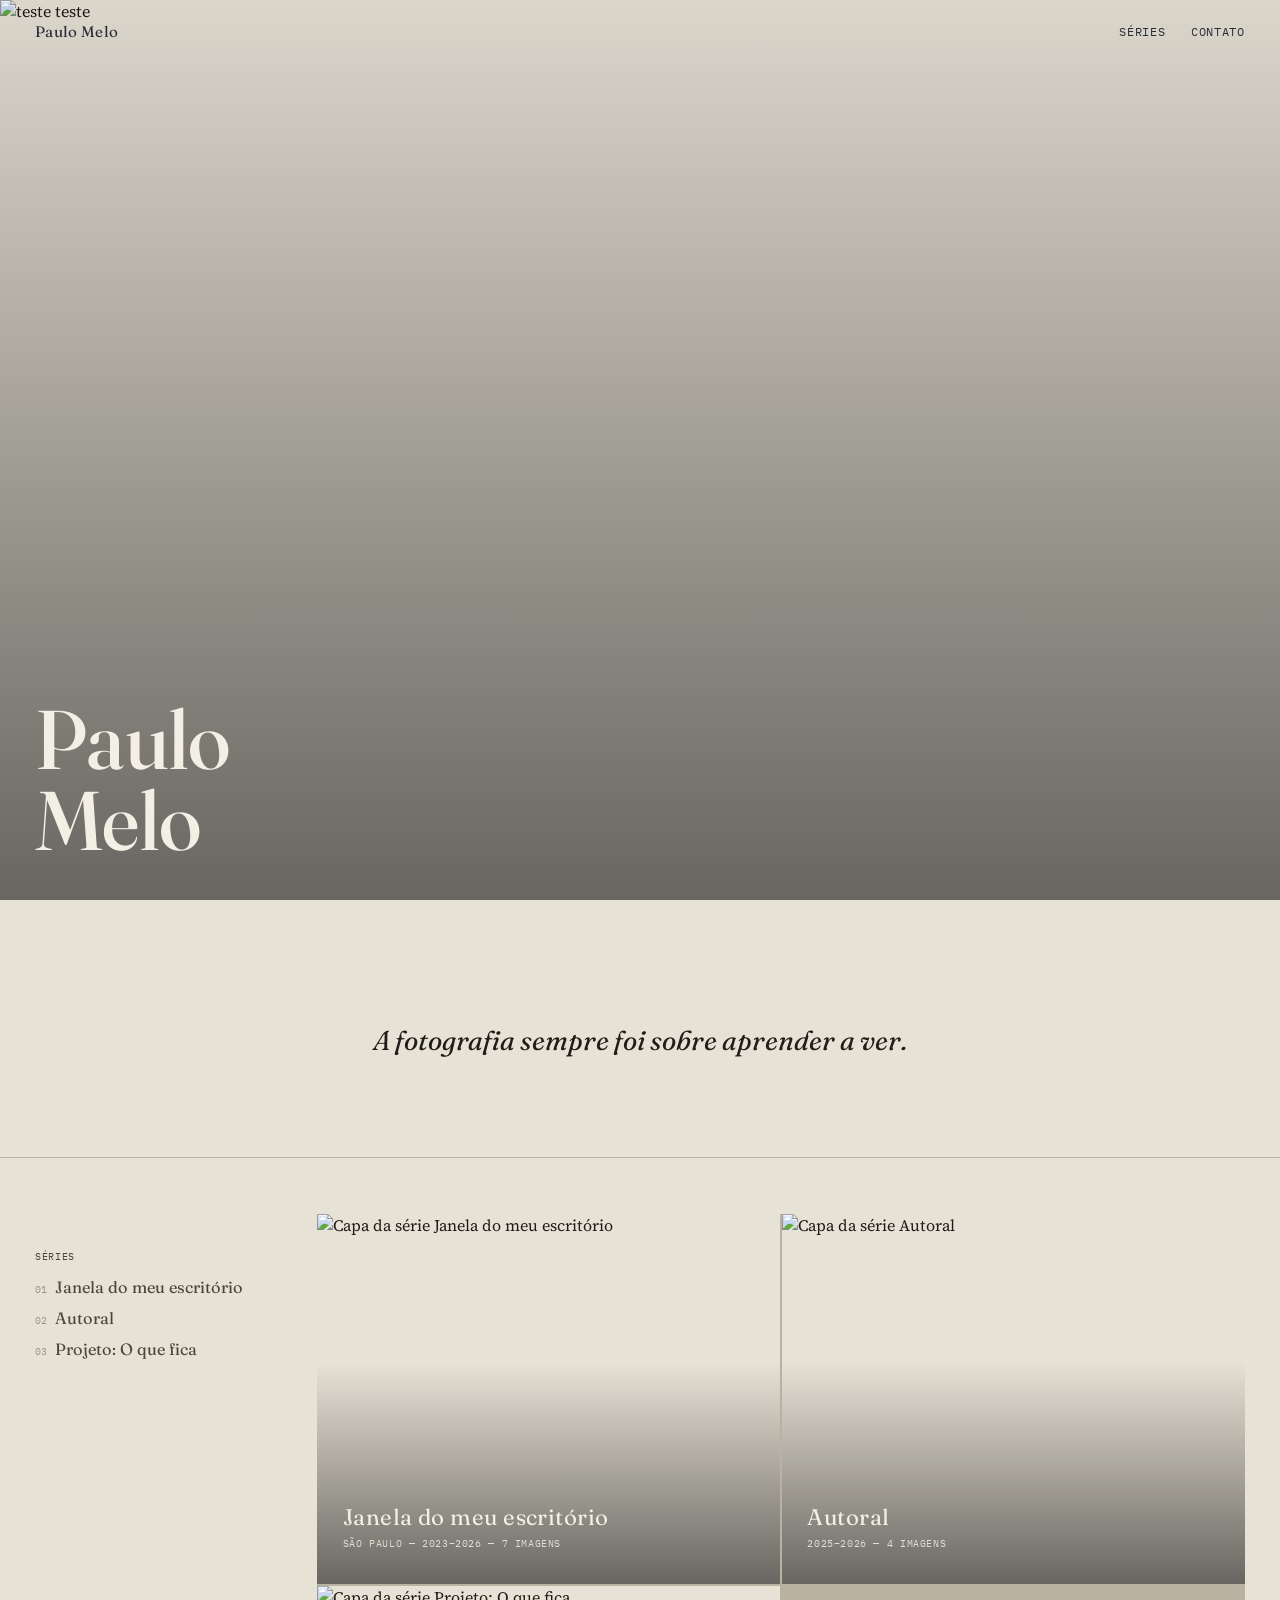
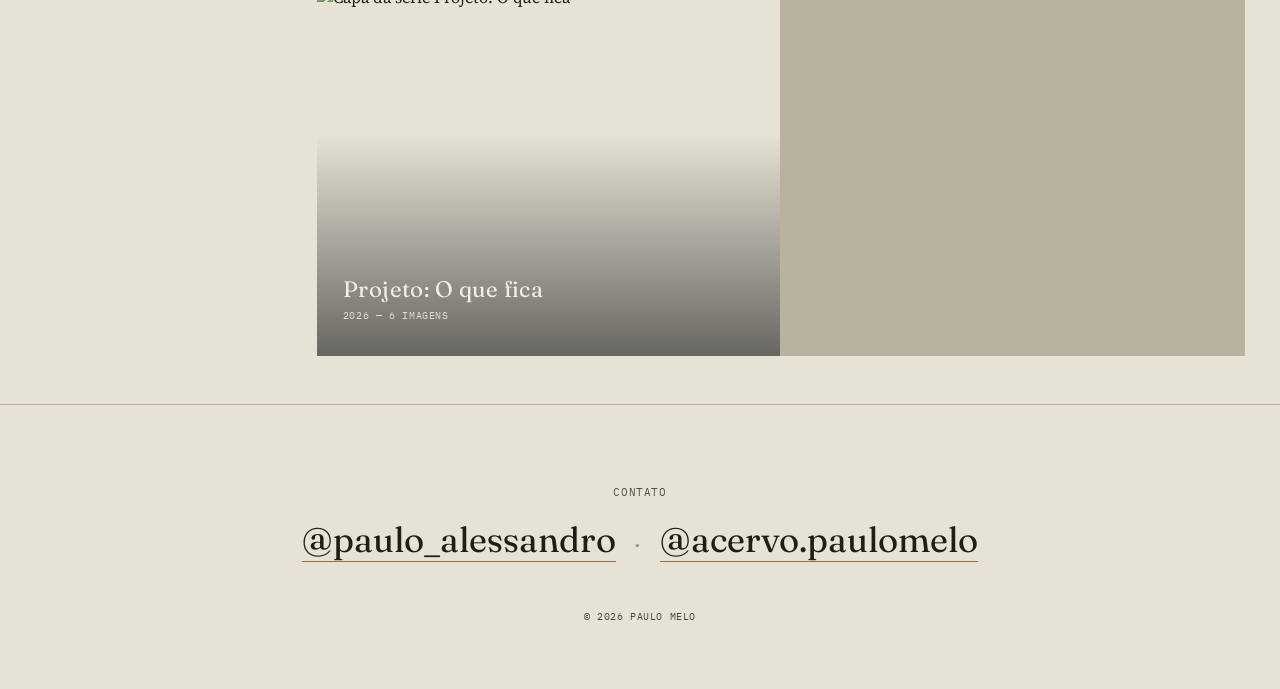
==== index.html @ e2b4e0a0 "subida da série o que fica" ====
<!DOCTYPE html>
<html lang="pt-BR">
<head>
<meta charset="UTF-8">
<meta name="viewport" content="width=device-width, initial-scale=1.0">
<title>Paulo Melo — Fotografia</title>
<link rel="preconnect" href="https://fonts.googleapis.com">
<link rel="preconnect" href="https://fonts.gstatic.com" crossorigin>
<link href="https://fonts.googleapis.com/css2?family=Fraunces:ital,opsz,wght@0,9..144,300;0,9..144,500;1,9..144,400&family=Source+Serif+4:ital,opsz@0,8..60;1,8..60&family=IBM+Plex+Mono:wght@400;500&display=swap" rel="stylesheet">
<link rel="stylesheet" href="styles.css">
</head>
<body data-driven>

<!--
  PADRÃO DE IMAGEM:
  ao trocar qualquer placeholder do picsum.photos por uma foto sua,
  use um <img> direto apontando pro arquivo .webp exportado — só é
  necessário o arquivo .webp, não precisa mais gerar um .jpg junto.

  <img src="mudanca-01_janela-sobre-o-vale.webp" alt="Janela sobre o vale">
-->

<nav>
  <div class="nav-inner">
    <a class="brand" href="index.html">Paulo Melo</a>
    <ul class="mono">
      <li><a href="#series">Séries</a></li>
      <li><a href="#contato">Contato</a></li>
    </ul>
  </div>
</nav>

<!-- HERO: imagem trocada pelo painel /admin (coleção "Hero (capa do site)"); este <img> é só o placeholder antes do JS carregar content/hero.json -->
<div class="hero">
  <img src="images/uploads/DSCF9818.webp" alt="Paisagem da Serra da Mantiqueira">
  <div class="hero-caption">
    <p class="title display">Paulo<br>Melo</p>
  </div>
</div>

<!-- FRONTISPÍCIO -->
<section class="statement">
  <p>A fotografia sempre foi sobre aprender a ver.</p>
</section>

<!-- ÍNDICE DE SÉRIES: cada capa leva pra uma página própria (serie-x.html) -->
<section class="series-index" id="series">
  <div class="series-index-layout">
    <aside class="series-menu series-menu--home">
      <span class="group-label mono">Séries</span>
      <ul>
        <li><a href="serie-mudanca.html"><span class="n">01</span> Janela do meu escritório</a></li>
        <li><a href="serie-autoral.html"><span class="n">02</span> Autoral</a></li>
        <li><a href="serie-o-que-fica.html"><span class="n">03</span> Projeto: O que fica</a></li>
      </ul>
    </aside>
    <div class="series-index-grid">
      <!-- preenchido dinamicamente por renderHomeSeries() (data.js) a partir de content/series-index.json — sem placeholder aqui pra não piscar imagem errada antes do JS carregar -->
    </div>
  </div>
</section>

<!-- CONTATO -->
<footer id="contato">
  <span class="kicker mono">Contato</span>
  <p class="contact-line">
    <a class="email" href="https://instagram.com/paulo_alessandro" target="_blank" rel="noopener">@paulo_alessandro</a>
    <span class="sep mono">·</span>
    <a class="email" href="https://instagram.com/acervo.paulomelo" target="_blank" rel="noopener">@acervo.paulomelo</a>
  </p>
  <p class="copyright mono">© 2026 Paulo Melo</p>
</footer>

<script src="script.js"></script>
<script src="data.js"></script>
<script>
  loadHero();
  renderHomeSeries();
</script>
</body>
</html>
---- styles.css ----
:root{
  --paper: #E7E2D6;
  --paper-alt: #DED7C7;
  --ink: #201D18;
  --ink-soft: #4A453D;
  --moss: #4B5240;
  --clay: #9C6B42;
  --line: #B9B2A0;
}
*{ box-sizing: border-box; }
html{ scroll-behavior: smooth; }
body{
  margin:0;
  background: var(--paper);
  color: var(--ink);
  font-family: "Source Serif 4", serif;
  font-optical-sizing: auto;
}
.mono{
  font-family: "IBM Plex Mono", monospace;
  letter-spacing: 0.06em;
  text-transform: uppercase;
}
.display{
  font-family: "Fraunces", serif;
  font-weight: 500;
  letter-spacing: -0.01em;
}
a{ color: inherit; }

/* ---- Nav (topo, igual em todas as páginas) ---- */
/* esconde ao rolar pra baixo, reaparece ao rolar pra cima — ver initAutoHideNav() em script.js */
nav{
  position: fixed;
  top:0; left:0; right:0;
  z-index: 50;
  font-size: 0.72rem;
  mix-blend-mode: difference;
  color: #fff;
  transition: transform 0.35s ease;
}
nav.nav-hidden{
  transform: translateY(-100%);
}
.nav-inner{
  max-width: 1400px;
  margin: 0 auto;
  display:flex;
  justify-content:space-between;
  align-items:center;
  padding: 1.4rem 2.2rem;
}
nav .brand{ font-family:"Fraunces", serif; font-size:0.95rem; letter-spacing:0.02em; text-decoration:none; }
nav ul{ display:flex; gap:1.6rem; list-style:none; margin:0; padding:0; }
nav a{ text-decoration:none; }

/* ---- Hero ---- */
.hero{
  position:relative;
  height:100vh;
  min-height:600px;
  overflow:hidden;
}
.hero img{
  width:100%; height:100%; object-fit:cover;
  filter: saturate(0.92) contrast(1.03);
}
.hero::after{
  content:"";
  position:absolute; inset:0;
  background: linear-gradient(180deg, rgba(0,0,0,0.05) 0%, rgba(0,0,0,0.55) 100%);
}
.hero-caption{
  position:absolute;
  bottom: 2.4rem; left: 2.2rem;
  color: #F3EFE4;
  z-index:2;
}
.hero-caption .title{
  font-size: clamp(2.4rem, 7vw, 5.2rem);
  line-height: 0.98;
  margin:0;
}

/* ---- Frontispiece / statement ---- */
.statement{
  max-width: 640px;
  margin: 0 auto;
  padding: 7.5rem 2rem 6rem;
  text-align:center;
}
.statement .kicker{
  font-size:0.68rem; color: var(--moss); margin-bottom:1.6rem; display:block;
}
.statement p{
  font-family:"Fraunces", serif;
  font-style: italic;
  font-weight: 400;
  font-size: clamp(1.3rem, 2.4vw, 1.7rem);
  line-height:1.5;
  color: var(--ink);
  margin:0;
}

/* ---- Índice de séries (home) ---- */
section.series-index{
  padding: 1rem 0 3rem;
  border-top: 1px solid var(--line);
}
.series-index-layout{
  max-width: 1400px; margin:0 auto;
  padding: 2.5rem 2.2rem 0;
  display:grid;
  grid-template-columns: 210px 1fr;
  gap: 4.5rem;
  align-items: start;
}
.series-menu--home{
  padding-top: 0;
  position: static;
  top: auto;
}
.series-menu--home .group-label{
  font-size: 1.1rem;
  margin-bottom: 1.1rem;
}
.series-index-grid{
  display:grid;
  grid-template-columns: repeat(2, 1fr);
  gap: 1.5px;
  background: var(--line);
}
.series-card{
  position:relative;
  background: var(--paper);
  aspect-ratio: 5/4;
  overflow:hidden;
  text-decoration:none;
  display:block;
}
.series-card img{
  width:100%; height:100%; object-fit:cover;
  filter: saturate(0.9);
  transition: transform 0.6s ease;
}
.series-card:hover img{ transform: scale(1.035); }
.series-card::after{
  content:"";
  position:absolute; inset:0;
  background: linear-gradient(180deg, rgba(0,0,0,0) 40%, rgba(0,0,0,0.55) 100%);
}
.series-card .label{
  position:absolute; left:1.6rem; bottom:1.5rem; right:1.6rem;
  color:#F3EFE4; z-index:2;
}
.series-card .label .name{ font-family:"Fraunces", serif; font-weight:400; letter-spacing:0.02em; font-size:1.4rem; margin:0; }
.series-card .label .meta{ font-size:0.64rem; margin-top:0.4rem; opacity:0.85; }

/* ---- Cabeçalho de série (largura cheia, acima da quebra) ---- */
.series-header{
  max-width: 1400px; margin:0 auto;
  padding: 7.5rem 2.2rem 2rem;
}
.series-header .kicker{ font-size:0.68rem; color: var(--moss); display:block; margin-bottom:1rem; }
.series-header h1{ font-family:"Fraunces", serif; font-weight:500; font-size: clamp(2rem,5vw,3.2rem); margin:0 0 0.8rem; }
.series-header .meta{ font-size:0.68rem; color: var(--ink-soft); margin-bottom: 1.6rem; }
.series-header .intro{ font-size:1.02rem; line-height:1.7; color: var(--ink-soft); max-width: 62ch; }

/* ---- Segunda quebra: menu de séries ao lado da grade de fotos ---- */
.series-layout{
  max-width: 1400px; margin:0 auto;
  padding: 0 2.2rem 2rem;
  display:grid;
  grid-template-columns: 210px 1fr;
  gap: 4.5rem;
  align-items: start;
  border-top: 1px solid var(--line);
}
.series-menu{
  padding-top: 2.4rem;
  align-self:start;
  position: sticky;
  top: 6.5rem;
}
.series-menu .group-label{
  font-size:0.62rem; line-height:1; color: var(--ink-soft); display:block; margin-bottom:0.9rem;
}
.series-menu ul{
  list-style:none; margin:0; padding:0;
  display:flex; flex-direction:column; gap:0.7rem;
}
.series-menu a{
  text-decoration:none;
  font-family:"Fraunces", serif;
  font-size: 1.02rem;
  color: var(--ink-soft);
  display:flex; align-items:baseline; gap:0.5rem;
}
.series-menu a .n{ font-family:"IBM Plex Mono", monospace; font-size:0.6rem; color:#9C9484; }
.series-menu a.current{ color: var(--ink); }
.series-menu a.current .n{ color: var(--clay); }
.series-menu a:hover{ color: var(--ink); }

/* ---- Grade de fotos da série (3 colunas fixas — cada foto mantém a proporção original, sem cortar) ---- */
.plates-grid{
  padding-top: 2.4rem;
  display: grid;
  grid-template-columns: repeat(3, 1fr);
  gap: 14px;
}
.plate-cell{
  position:relative;
  display:block;
  overflow:hidden;
  background: var(--paper-alt);
  cursor: pointer;
  border: none;
  padding: 0;
}
.plate-cell img{
  width:100%; height:auto; display:block;
  filter: saturate(0.92);
  transition: transform 0.5s ease;
}
.plate-cell:hover img{ transform: scale(1.035); }
.plate-cell .num{
  position:absolute; top:0.7rem; left:0.8rem;
  font-family:"IBM Plex Mono", monospace; font-size:0.62rem;
  color:#F3EFE4;
  text-shadow: 0 1px 3px rgba(0,0,0,0.5);
}
.plate-cell .cap{
  position:absolute; left:0; right:0; bottom:0;
  padding: 1.8rem 0.9rem 0.8rem;
  background: linear-gradient(180deg, rgba(0,0,0,0) 0%, rgba(0,0,0,0.62) 100%);
  color:#F3EFE4;
  opacity:0; transform: translateY(6px);
  transition: opacity 0.25s ease, transform 0.25s ease;
}
.plate-cell:hover .cap, .plate-cell:focus-visible .cap{ opacity:1; transform: translateY(0); }
.plate-cell .cap .title{ font-family:"Fraunces", serif; font-size:0.92rem; margin:0 0 0.2rem; }
.plate-cell .cap .meta{ font-size:0.58rem; opacity:0.9; }

@media (max-width: 1050px){ .plates-grid{ gap: 10px; } }

/* ---- Visualizador em tela cheia (abre ao clicar numa foto da grade, scroll lateral entre as fotos) ---- */
.lightbox{
  position: fixed; inset:0; z-index: 200;
  background: var(--ink);
  display:none;
}
.lightbox.open{ display:block; }
.lightbox-track{
  height:100%;
  display:flex;
  overflow-x:auto;
  overflow-y:hidden;
  scroll-snap-type: x mandatory;
  -webkit-overflow-scrolling: touch;
}
.lightbox-track::-webkit-scrollbar{ display:none; }
.lightbox-slide{
  flex: 0 0 100%;
  height:100%;
  scroll-snap-align: start;
  display:flex;
  flex-direction:column;
  align-items:center;
  justify-content:center;
  padding: 2rem 6vw;
  position:relative;
}
.lightbox-slide img{
  max-width:100%;
  max-height: 76vh;
  width:auto; height:auto;
  object-fit:contain;
  box-shadow: 0 20px 60px rgba(0,0,0,0.4);
}
.lightbox-caption{
  margin-top: 1.4rem;
  text-align:center;
  color:#F3EFE4;
}
.lightbox-caption .num{ font-family:"Fraunces", serif; font-size:1.1rem; color: var(--clay); margin:0 0 0.3rem; }
.lightbox-caption .title{ font-family:"Fraunces", serif; font-size:1.15rem; margin:0 0 0.3rem; }
.lightbox-caption .meta{ font-size:0.62rem; opacity:0.75; }
.lightbox-close{
  position:absolute; top:1.6rem; right:1.8rem; z-index:6;
  width:42px; height:42px; border-radius:50%;
  background: rgba(243,239,228,0.1);
  border: 1px solid rgba(243,239,228,0.3);
  color:#F3EFE4;
  font-size:1.2rem;
  display:flex; align-items:center; justify-content:center;
  cursor:pointer;
}
.lightbox-close:hover{ background: rgba(243,239,228,0.22); }
.lightbox-arrow{
  position:absolute; top:50%; transform: translateY(-50%);
  z-index:6;
  width:48px; height:48px; border-radius:50%;
  background: rgba(243,239,228,0.1);
  border: 1px solid rgba(243,239,228,0.3);
  color:#F3EFE4;
  font-size:1.3rem;
  display:flex; align-items:center; justify-content:center;
  cursor:pointer;
}
.lightbox-arrow:hover{ background: rgba(243,239,228,0.22); }
.lightbox-arrow.prev{ left: 1.4rem; }
.lightbox-arrow.next{ right: 1.4rem; }
.lightbox-count{
  position:absolute; bottom:1.6rem; left:50%; transform:translateX(-50%);
  color:#F3EFE4; opacity:0.6; font-size:0.62rem; z-index:6;
}

/* ---- Navegação entre séries (rodapé de página de série) ---- */
.series-pager{
  max-width: 1400px; margin:0 auto;
  padding: 1.5rem 2.2rem 0.5rem;
  display:flex;
  justify-content:space-between;
  font-size:0.68rem;
}
.series-pager a{ text-decoration:none; }
.series-pager .to-index{ color: var(--ink-soft); }
.series-pager .next-label{ color: var(--ink-soft); }
.series-pager .next-name{ color: var(--clay); }

/* ---- Contato ---- */
footer{
  padding: 5rem 2.4rem 3.5rem;
  text-align:center;
  border-top: 1px solid var(--line);
}
footer .kicker{ font-size:0.68rem; color: var(--moss); display:block; margin-bottom:1.2rem; }
footer .contact-line{
  display:flex;
  flex-wrap:wrap;
  justify-content:center;
  align-items:baseline;
  gap: 0.9rem;
  font-family:"Fraunces", serif;
  font-size: clamp(1.4rem, 3.4vw, 2.2rem);
  margin: 0 0 1.8rem;
}
footer .contact-line .sep{
  font-size: 0.6em;
  opacity: 0.4;
}
footer a.email{ text-decoration: none; border-bottom: 1px solid var(--clay); }
footer .links{ display:flex; justify-content:center; gap:1.6rem; font-size:0.68rem; margin-top:1.6rem; }
footer .copyright{ margin-top: 3rem; font-size:0.62rem; color: var(--ink-soft); }

@media (max-width: 900px){
  .series-layout{ grid-template-columns: 1fr; }
  .series-menu{
    position:static;
    padding-top: 1.4rem;
    padding-bottom: 0.4rem;
  }
  .series-menu ul{ flex-direction:row; overflow-x:auto; gap:1.4rem; }
  .plates-grid{ padding-top: 0.8rem; border-top: 1px solid var(--line); }
  .series-index-layout{ grid-template-columns: 1fr; gap: 1.6rem; }
}

@media (max-width: 760px){
  .series-index-grid{ grid-template-columns: 1fr; }
  .plate-cell{ height: 200px; }
  .plate-cell .cap{ opacity:1; transform:none; background: linear-gradient(180deg, rgba(0,0,0,0) 30%, rgba(0,0,0,0.62) 100%); }
  .lightbox-arrow{ width:38px; height:38px; font-size:1.1rem; }
  .lightbox-arrow.prev{ left:0.5rem; }
  .lightbox-arrow.next{ right:0.5rem; }
  .series-pager{ flex-direction:column; gap:0.8rem; }
  nav ul{ gap: 1rem; }
}

@media (max-width: 440px){
  .plates-grid{ gap: 8px; }
  .plate-cell{ height: 140px; }
}

@media (prefers-reduced-motion: reduce){
  html{ scroll-behavior:auto; }
}
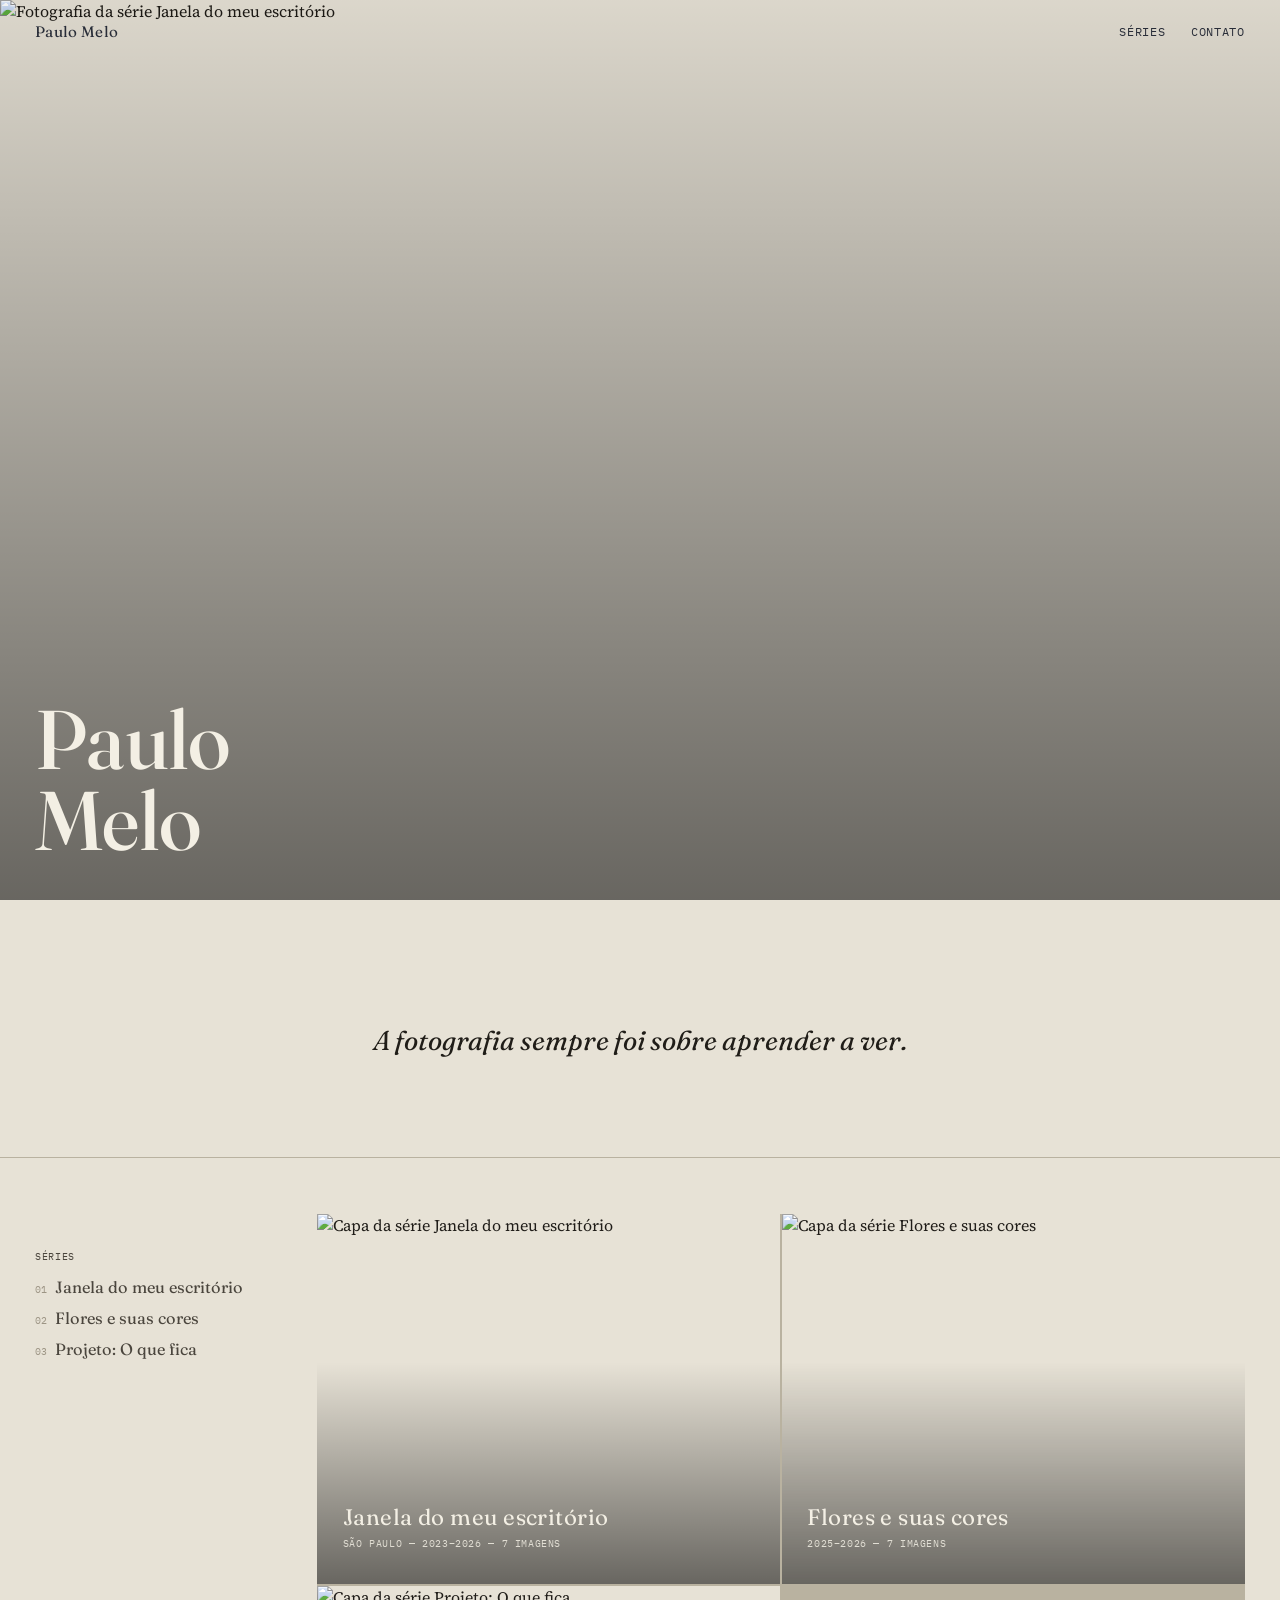
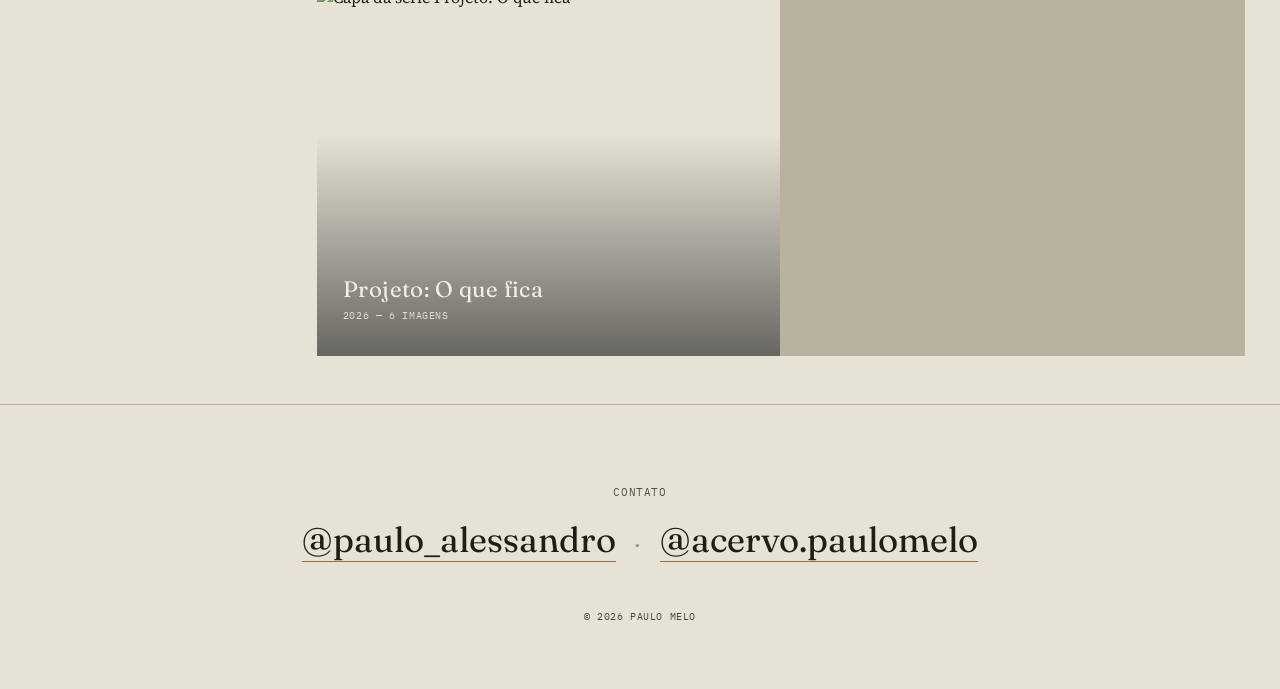
==== commit 203fa451: "série flores e suas cores" ====
--- a/index.html
+++ b/index.html
@@ -50,7 +50,7 @@
       <span class="group-label mono">Séries</span>
       <ul>
         <li><a href="serie-mudanca.html"><span class="n">01</span> Janela do meu escritório</a></li>
-        <li><a href="serie-autoral.html"><span class="n">02</span> Autoral</a></li>
+        <li><a href="serie-autoral.html"><span class="n">02</span> Flores e suas cores</a></li>
         <li><a href="serie-o-que-fica.html"><span class="n">03</span> Projeto: O que fica</a></li>
       </ul>
     </aside>
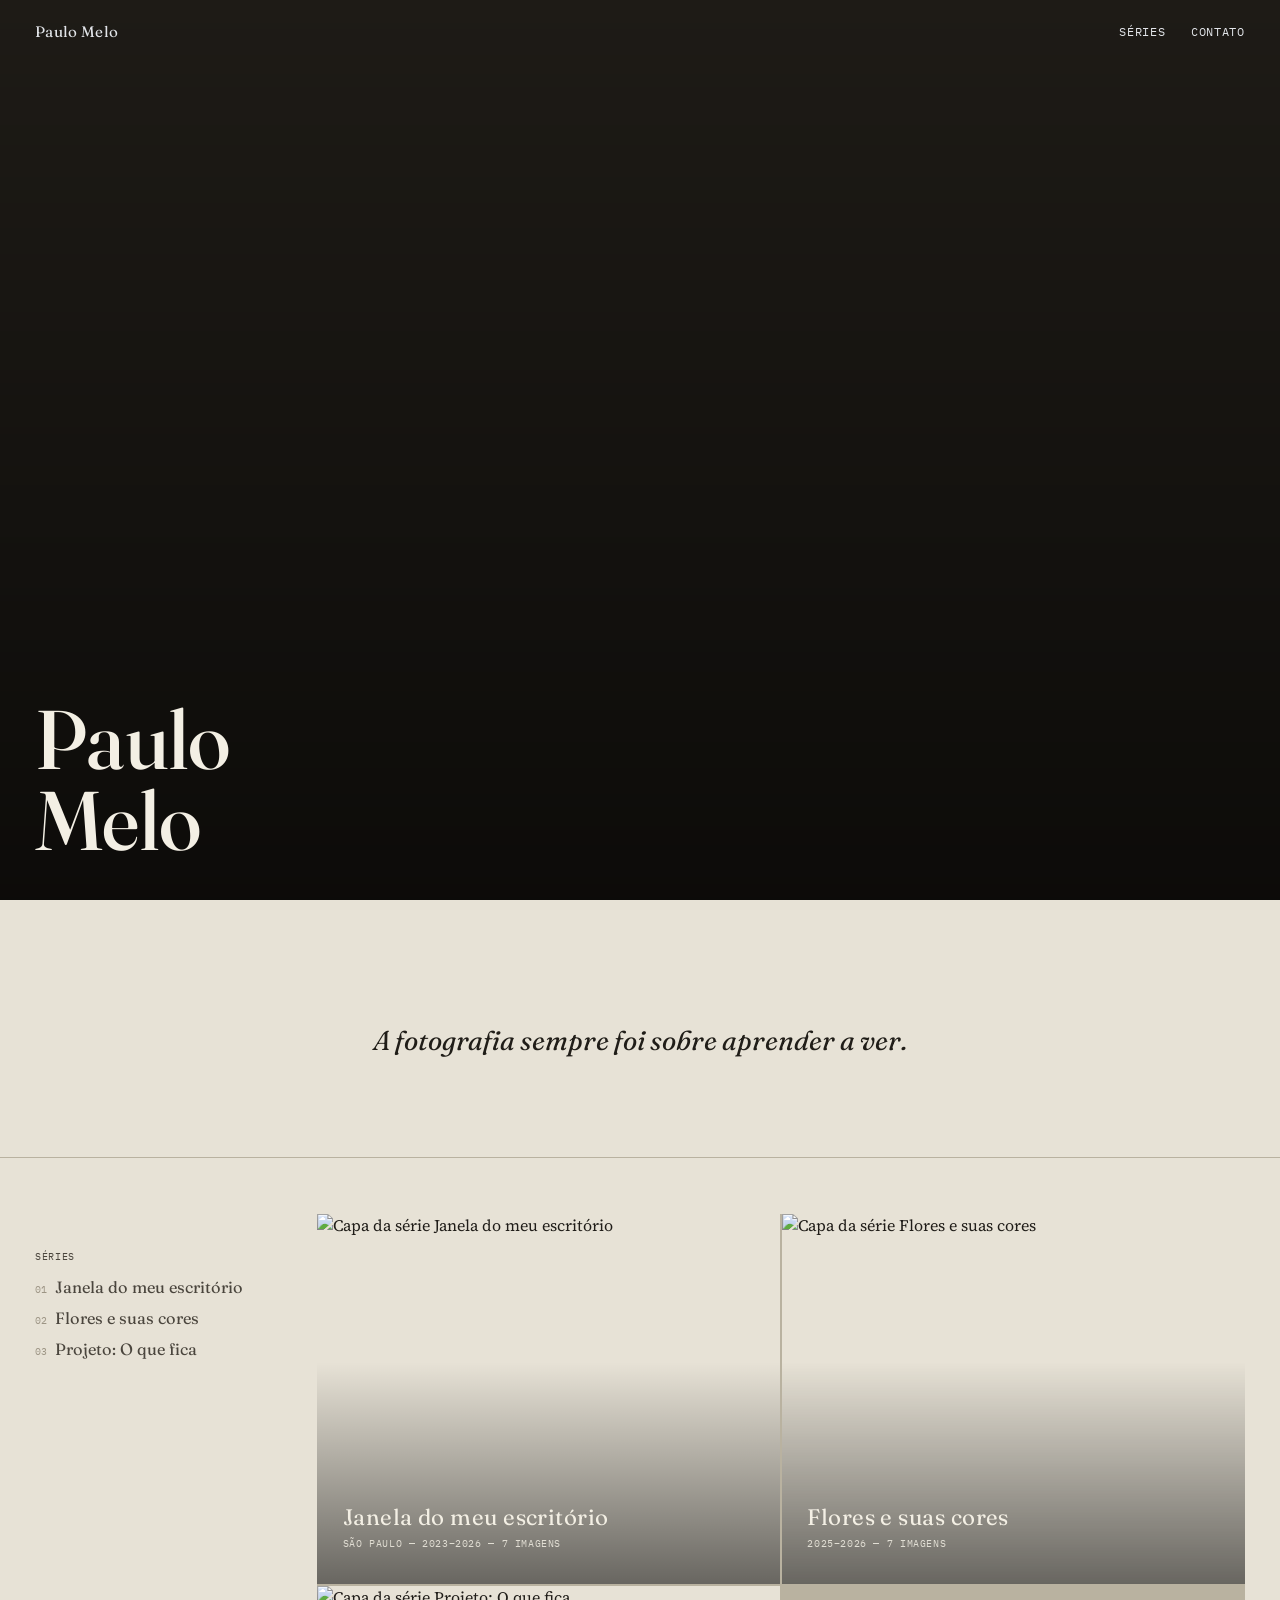
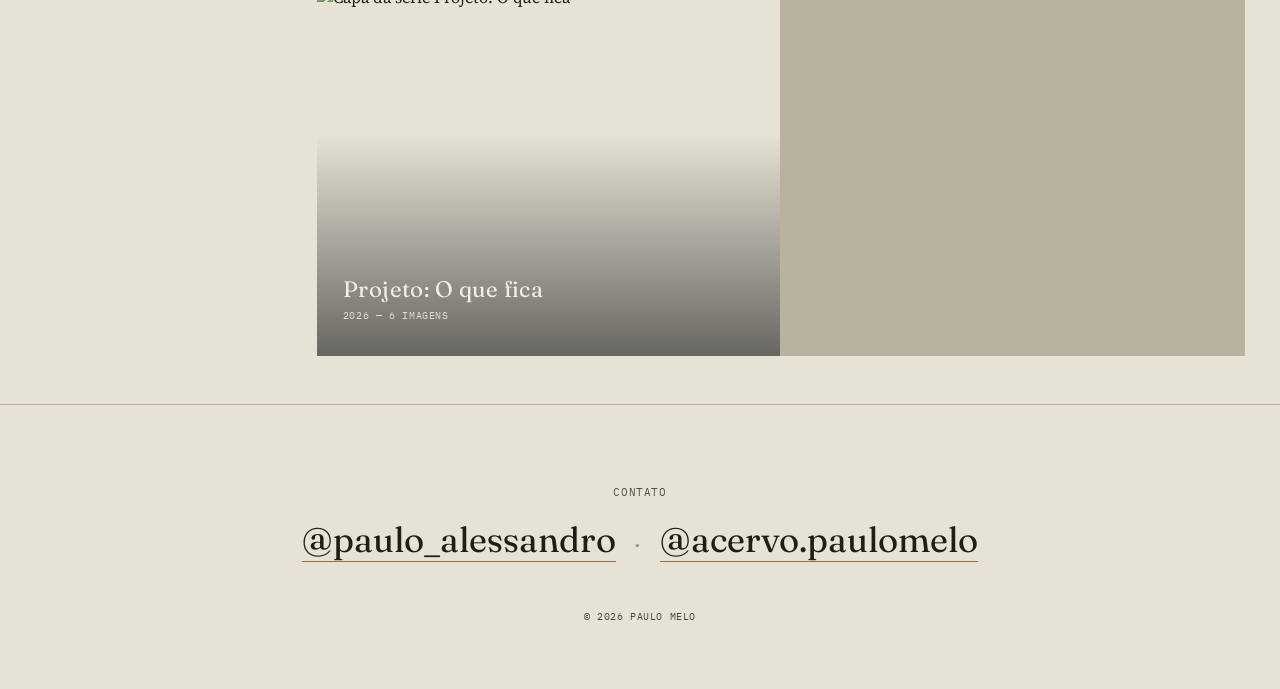
==== commit 744dd9a5: "hange" ====
--- a/index.html
+++ b/index.html
@@ -30,11 +30,13 @@
   </div>
 </nav>
 
-<!-- HERO: imagem trocada pelo painel /admin (coleção "Hero (capa do site)"); este <img> é só o placeholder antes do JS carregar content/hero.json -->
-<div class="hero">
-  <img src="images/uploads/DSCF9818.webp" alt="Paisagem da Serra da Mantiqueira">
-  <div class="hero-caption">
-    <p class="title display">Paulo<br>Melo</p>
+<!-- HERO: faixa contínua com fotos de todas as séries — montada dinamicamente por loadHero() (data.js); ver initMarqueeSpeed() ali pra velocidade -->
+<div class="hero-marquee">
+  <div class="hero-marquee-track" id="heroMarqueeTrack">
+    <!-- preenchido dinamicamente por loadHero() (data.js) a partir das fotos de todas as séries -->
+  </div>
+  <div class="hero-marquee-scrim">
+    <p class="hero-marquee-title display">Paulo<br>Melo</p>
   </div>
 </div>
 
@@ -49,8 +51,8 @@
     <aside class="series-menu series-menu--home">
       <span class="group-label mono">Séries</span>
       <ul>
-        <li><a href="serie-mudanca.html"><span class="n">01</span> Janela do meu escritório</a></li>
-        <li><a href="serie-autoral.html"><span class="n">02</span> Flores e suas cores</a></li>
+        <li><a href="serie-janela-do-meu-escritorio.html"><span class="n">01</span> Janela do meu escritório</a></li>
+        <li><a href="serie-flores-e-suas-cores.html"><span class="n">02</span> Flores e suas cores</a></li>
         <li><a href="serie-o-que-fica.html"><span class="n">03</span> Projeto: O que fica</a></li>
       </ul>
     </aside>
--- a/styles.css
+++ b/styles.css
@@ -54,32 +54,45 @@
 nav ul{ display:flex; gap:1.6rem; list-style:none; margin:0; padding:0; }
 nav a{ text-decoration:none; }
 
-/* ---- Hero ---- */
-.hero{
+/* ---- Hero: faixa contínua com fotos de todas as séries (ver loadHero() em data.js) ---- */
+.hero-marquee{
   position:relative;
   height:100vh;
   min-height:600px;
   overflow:hidden;
-}
-.hero img{
-  width:100%; height:100%; object-fit:cover;
-  filter: saturate(0.92) contrast(1.03);
-}
-.hero::after{
-  content:"";
+  background: var(--ink);
+  display:flex;
+  align-items:center;
+}
+.hero-marquee-track{
+  display:flex;
+  gap: 10px;
+  animation: hero-marquee-scroll 90s linear infinite;
+  will-change: transform;
+}
+.hero-marquee-track img{
+  height:100vh;
+  min-height:600px;
+  width:auto;
+  display:block;
+  filter: saturate(0.85) brightness(0.72) contrast(1.03);
+}
+@keyframes hero-marquee-scroll{
+  from{ transform: translateX(0); }
+  to{ transform: translateX(-50%); }
+}
+.hero-marquee-scrim{
   position:absolute; inset:0;
-  background: linear-gradient(180deg, rgba(0,0,0,0.05) 0%, rgba(0,0,0,0.55) 100%);
-}
-.hero-caption{
-  position:absolute;
-  bottom: 2.4rem; left: 2.2rem;
+  display:flex; align-items:flex-end;
+  z-index:2;
+  background: linear-gradient(180deg, rgba(0,0,0,0.05) 0%, rgba(0,0,0,0.6) 100%);
+  pointer-events:none;
+}
+.hero-marquee-title{
+  margin: 0 0 2.4rem 2.2rem;
   color: #F3EFE4;
-  z-index:2;
-}
-.hero-caption .title{
   font-size: clamp(2.4rem, 7vw, 5.2rem);
   line-height: 0.98;
-  margin:0;
 }
 
 /* ---- Frontispiece / statement ---- */
@@ -367,7 +380,7 @@
 
 @media (max-width: 760px){
   .series-index-grid{ grid-template-columns: 1fr; }
-  .plate-cell{ height: 200px; }
+  .plates-grid{ grid-template-columns: repeat(2, 1fr); }
   .plate-cell .cap{ opacity:1; transform:none; background: linear-gradient(180deg, rgba(0,0,0,0) 30%, rgba(0,0,0,0.62) 100%); }
   .lightbox-arrow{ width:38px; height:38px; font-size:1.1rem; }
   .lightbox-arrow.prev{ left:0.5rem; }
@@ -377,10 +390,10 @@
 }
 
 @media (max-width: 440px){
-  .plates-grid{ gap: 8px; }
-  .plate-cell{ height: 140px; }
+  .plates-grid{ grid-template-columns: 1fr; gap: 8px; }
 }
 
 @media (prefers-reduced-motion: reduce){
   html{ scroll-behavior:auto; }
-}
+  .hero-marquee-track{ animation: none; }
+}
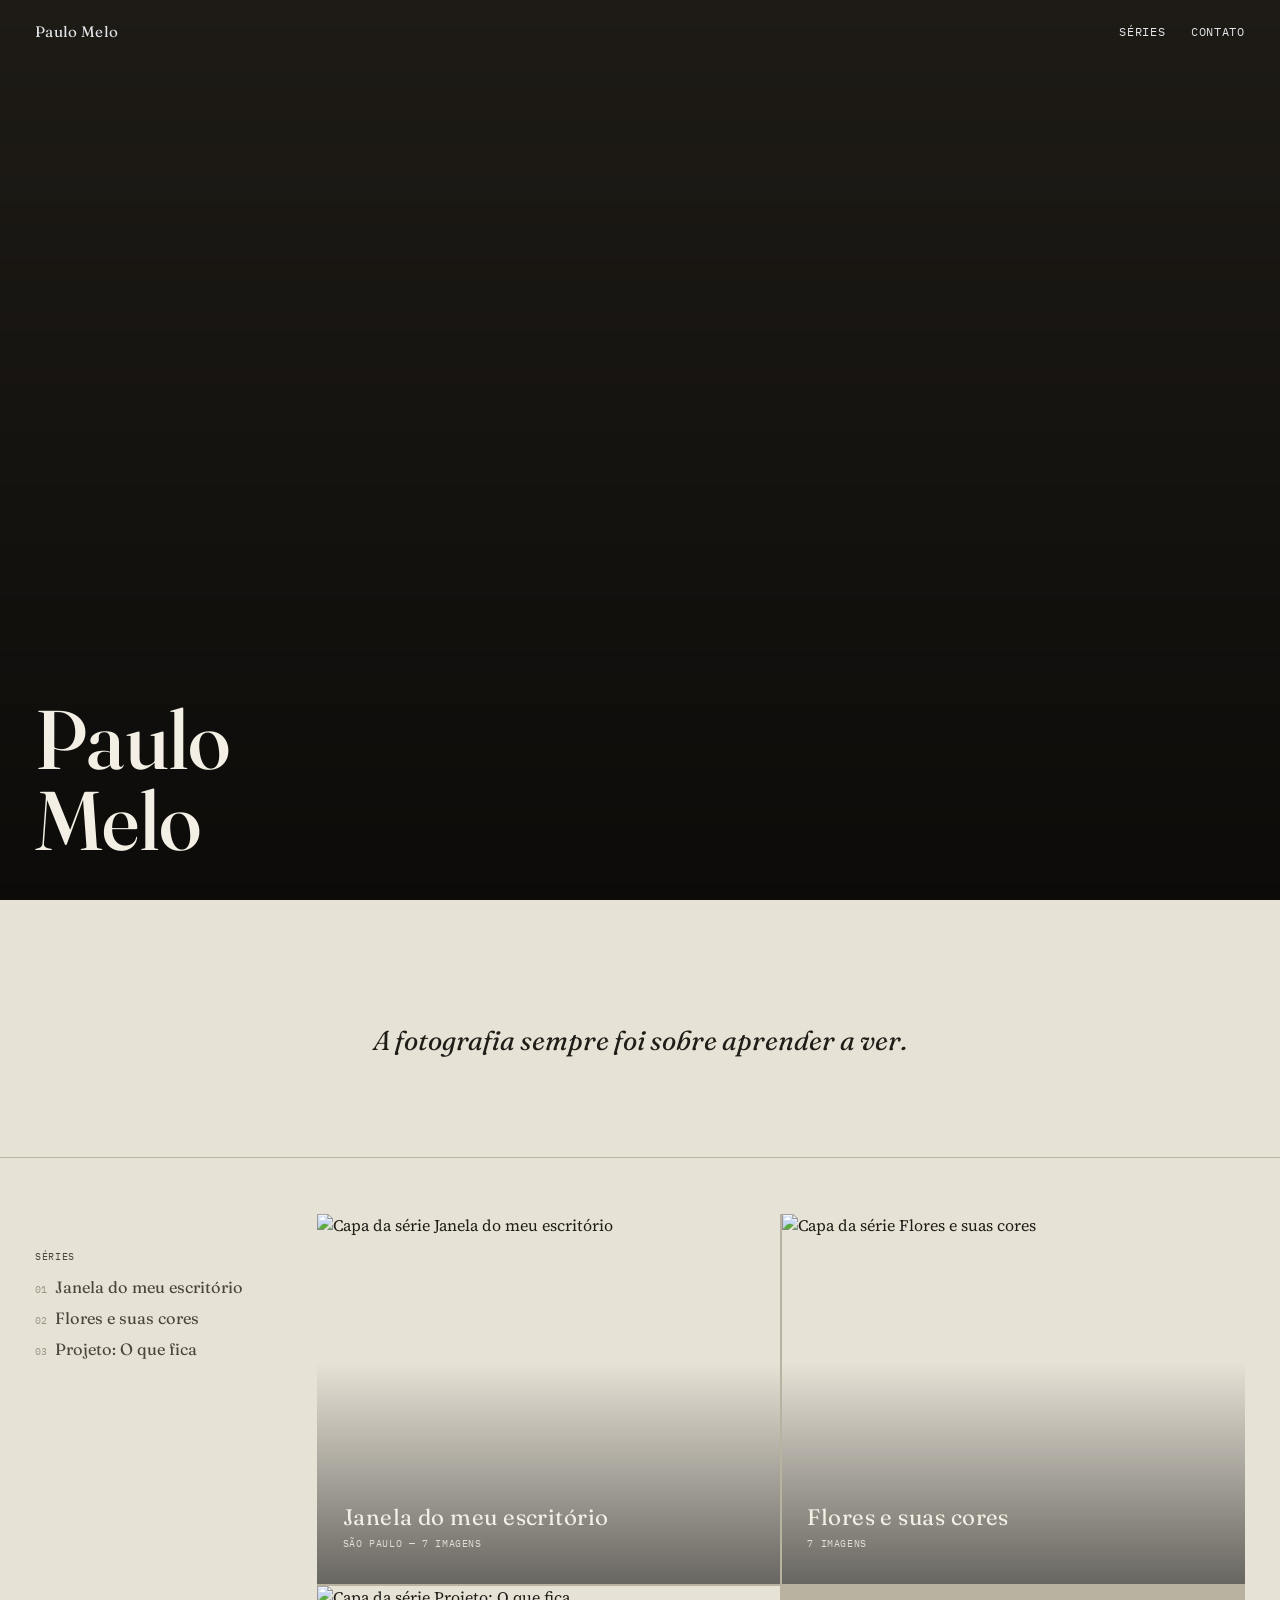
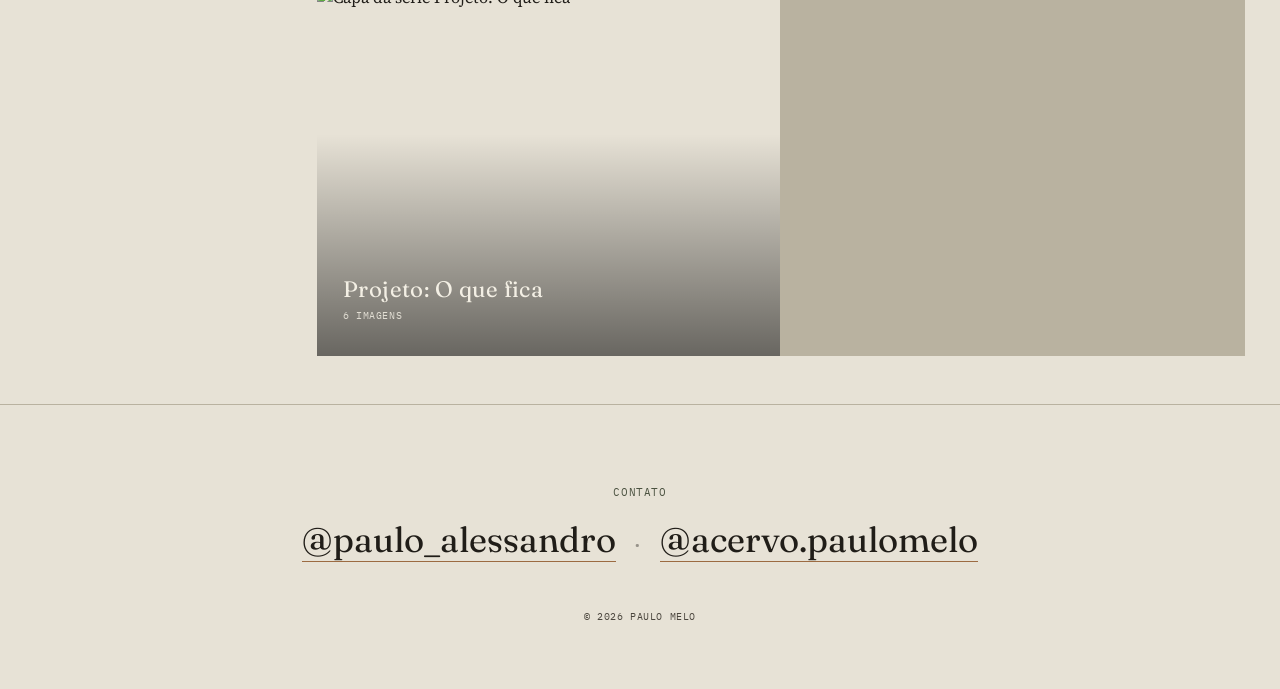
==== commit 109c56a9: "change" ====
--- a/index.html
+++ b/index.html
@@ -30,13 +30,19 @@
   </div>
 </nav>
 
-<!-- HERO: faixa contínua com fotos de todas as séries — montada dinamicamente por loadHero() (data.js); ver initMarqueeSpeed() ali pra velocidade -->
+<!-- HERO: no computador, faixa contínua com fotos de todas as séries; no celular, uma foto única (cheia, sem corte estranho) — decidido e montado por loadHero() (data.js). Só um dos dois blocos abaixo fica visível por vez (ver media query em styles.css). -->
 <div class="hero-marquee">
   <div class="hero-marquee-track" id="heroMarqueeTrack">
     <!-- preenchido dinamicamente por loadHero() (data.js) a partir das fotos de todas as séries -->
   </div>
   <div class="hero-marquee-scrim">
     <p class="hero-marquee-title display">Paulo<br>Melo</p>
+  </div>
+</div>
+<div class="hero-single" id="heroSingle">
+  <img id="heroSingleImg" alt="">
+  <div class="hero-single-scrim">
+    <p class="hero-single-title display">Paulo<br>Melo</p>
   </div>
 </div>
 
--- a/styles.css
+++ b/styles.css
@@ -54,7 +54,7 @@
 nav ul{ display:flex; gap:1.6rem; list-style:none; margin:0; padding:0; }
 nav a{ text-decoration:none; }
 
-/* ---- Hero: faixa contínua com fotos de todas as séries (ver loadHero() em data.js) ---- */
+/* ---- Hero (computador): faixa contínua com fotos de todas as séries (ver loadHero() em data.js) ---- */
 .hero-marquee{
   position:relative;
   height:100vh;
@@ -68,7 +68,14 @@
   display:flex;
   gap: 10px;
   animation: hero-marquee-scroll 90s linear infinite;
+  animation-play-state: paused;
   will-change: transform;
+  opacity: 0;
+  transition: opacity 1s ease;
+}
+.hero-marquee-track.ready{
+  opacity: 1;
+  animation-play-state: running;
 }
 .hero-marquee-track img{
   height:100vh;
@@ -93,6 +100,39 @@
   color: #F3EFE4;
   font-size: clamp(2.4rem, 7vw, 5.2rem);
   line-height: 0.98;
+}
+
+/* ---- Hero (celular): uma foto só, cheia, sem faixa rolando (ver loadHero() em data.js) ---- */
+.hero-single{
+  display:none;
+  position:relative;
+  height:100vh;
+  min-height:600px;
+  overflow:hidden;
+  background: var(--paper-alt);
+}
+.hero-single img{
+  width:100%; height:100%; object-fit:cover;
+  filter: saturate(0.92) contrast(1.03);
+  opacity: 0;
+  transition: opacity 1s ease;
+}
+.hero-single.ready img{ opacity: 1; }
+.hero-single::after{
+  content:"";
+  position:absolute; inset:0;
+  background: linear-gradient(180deg, rgba(0,0,0,0.05) 0%, rgba(0,0,0,0.55) 100%);
+}
+.hero-single-scrim{
+  position:absolute;
+  bottom: 2.4rem; left: 2.2rem;
+  color: #F3EFE4;
+  z-index:2;
+}
+.hero-single-title{
+  font-size: clamp(2.4rem, 7vw, 5.2rem);
+  line-height: 0.98;
+  margin:0;
 }
 
 /* ---- Frontispiece / statement ---- */
@@ -379,6 +419,8 @@
 }
 
 @media (max-width: 760px){
+  .hero-marquee{ display:none; }
+  .hero-single{ display:block; }
   .series-index-grid{ grid-template-columns: 1fr; }
   .plates-grid{ grid-template-columns: repeat(2, 1fr); }
   .plate-cell .cap{ opacity:1; transform:none; background: linear-gradient(180deg, rgba(0,0,0,0) 30%, rgba(0,0,0,0.62) 100%); }
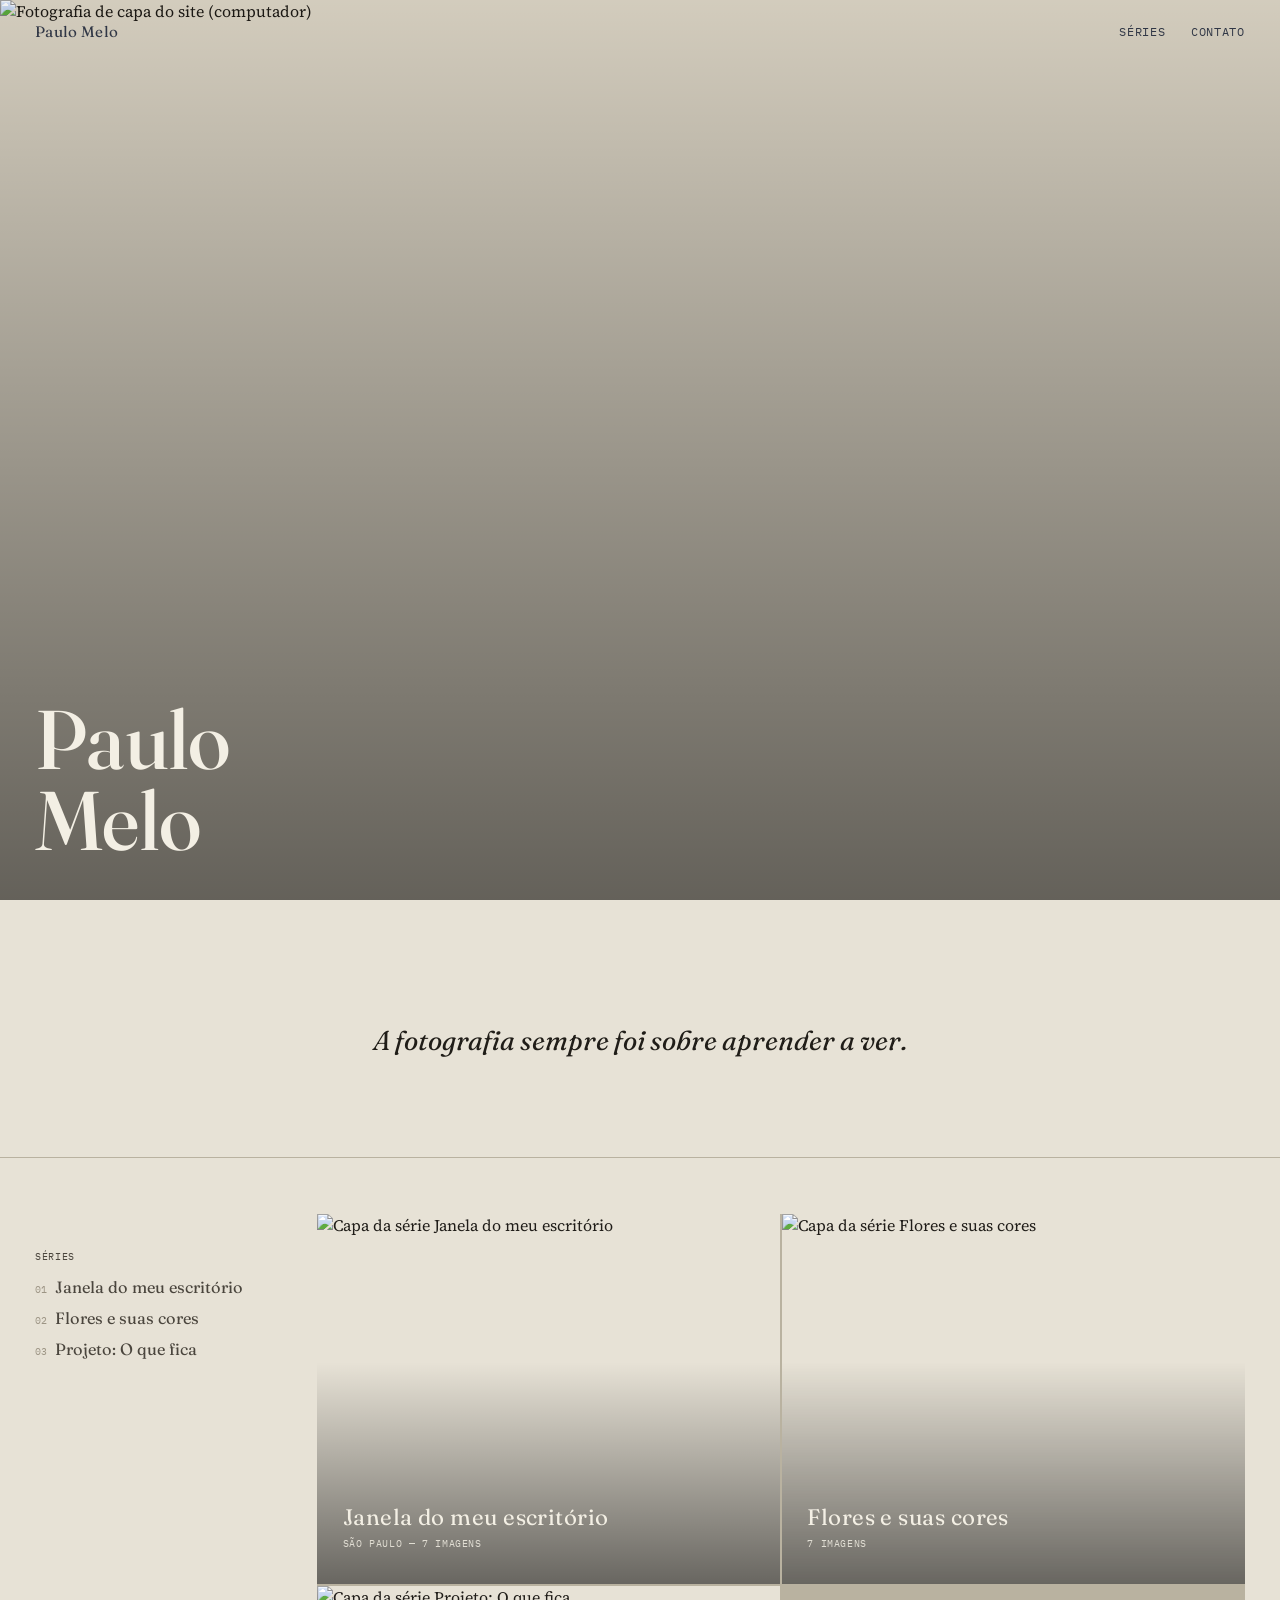
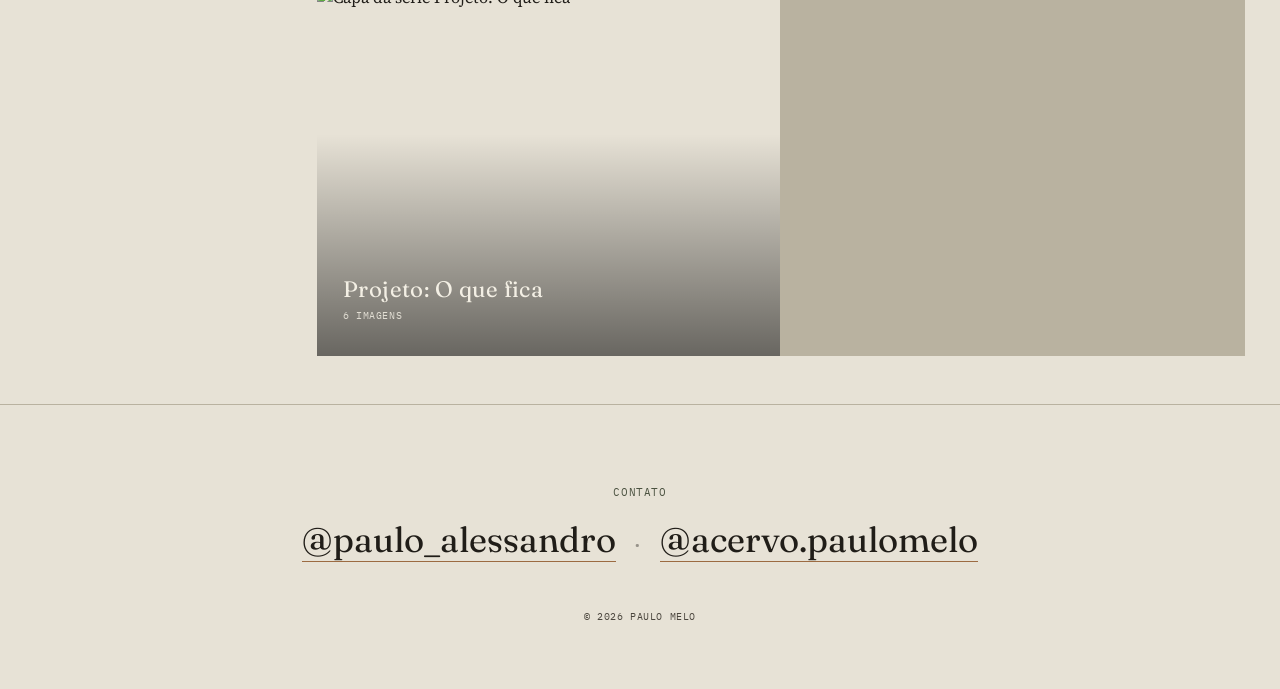
==== commit afd9bece: "mudanca do hero" ====
--- a/index.html
+++ b/index.html
@@ -30,13 +30,11 @@
   </div>
 </nav>
 
-<!-- HERO: no computador, faixa contínua com fotos de todas as séries; no celular, uma foto única (cheia, sem corte estranho) — decidido e montado por loadHero() (data.js). Só um dos dois blocos abaixo fica visível por vez (ver media query em styles.css). -->
-<div class="hero-marquee">
-  <div class="hero-marquee-track" id="heroMarqueeTrack">
-    <!-- preenchido dinamicamente por loadHero() (data.js) a partir das fotos de todas as séries -->
-  </div>
-  <div class="hero-marquee-scrim">
-    <p class="hero-marquee-title display">Paulo<br>Melo</p>
+<!-- HERO: foto ESTÁTICA, uma pro computador (content/hero-desktop.json, pasta images/uploads/hero-desktop/) e outra pro celular (content/hero.json, pasta images/uploads/hero-mobile/) — decidido e montado por loadHero() (data.js). Só um dos dois blocos abaixo fica visível por vez (ver media query em styles.css). -->
+<div class="hero-desktop" id="heroDesktop">
+  <img id="heroDesktopImg" alt="">
+  <div class="hero-desktop-scrim">
+    <p class="hero-desktop-title display">Paulo<br>Melo</p>
   </div>
 </div>
 <div class="hero-single" id="heroSingle">
--- a/styles.css
+++ b/styles.css
@@ -54,55 +54,39 @@
 nav ul{ display:flex; gap:1.6rem; list-style:none; margin:0; padding:0; }
 nav a{ text-decoration:none; }
 
-/* ---- Hero (computador): faixa contínua com fotos de todas as séries (ver loadHero() em data.js) ---- */
-.hero-marquee{
+/* ---- Hero (computador): uma foto estática, definida em content/hero-desktop.json (ver loadHero() em data.js) ---- */
+.hero-desktop{
   position:relative;
   height:100vh;
   min-height:600px;
   overflow:hidden;
-  background: var(--ink);
-  display:flex;
-  align-items:center;
-}
-.hero-marquee-track{
-  display:flex;
-  gap: 10px;
-  animation: hero-marquee-scroll 90s linear infinite;
-  animation-play-state: paused;
-  will-change: transform;
+  background: var(--paper-alt);
+}
+.hero-desktop img{
+  width:100%; height:100%; object-fit:cover;
+  filter: saturate(0.92) contrast(1.03);
   opacity: 0;
   transition: opacity 1s ease;
 }
-.hero-marquee-track.ready{
-  opacity: 1;
-  animation-play-state: running;
-}
-.hero-marquee-track img{
-  height:100vh;
-  min-height:600px;
-  width:auto;
-  display:block;
-  filter: saturate(0.85) brightness(0.72) contrast(1.03);
-}
-@keyframes hero-marquee-scroll{
-  from{ transform: translateX(0); }
-  to{ transform: translateX(-50%); }
-}
-.hero-marquee-scrim{
+.hero-desktop.ready img{ opacity: 1; }
+.hero-desktop::after{
+  content:"";
   position:absolute; inset:0;
-  display:flex; align-items:flex-end;
+  background: linear-gradient(180deg, rgba(0,0,0,0.05) 0%, rgba(0,0,0,0.55) 100%);
+}
+.hero-desktop-scrim{
+  position:absolute;
+  bottom: 2.4rem; left: 2.2rem;
+  color: #F3EFE4;
   z-index:2;
-  background: linear-gradient(180deg, rgba(0,0,0,0.05) 0%, rgba(0,0,0,0.6) 100%);
-  pointer-events:none;
-}
-.hero-marquee-title{
-  margin: 0 0 2.4rem 2.2rem;
-  color: #F3EFE4;
+}
+.hero-desktop-title{
   font-size: clamp(2.4rem, 7vw, 5.2rem);
   line-height: 0.98;
-}
-
-/* ---- Hero (celular): uma foto só, cheia, sem faixa rolando (ver loadHero() em data.js) ---- */
+  margin:0;
+}
+
+/* ---- Hero (celular): foto estática, definida em content/hero.json (ver loadHero() em data.js) ---- */
 .hero-single{
   display:none;
   position:relative;
@@ -419,7 +403,7 @@
 }
 
 @media (max-width: 760px){
-  .hero-marquee{ display:none; }
+  .hero-desktop{ display:none; }
   .hero-single{ display:block; }
   .series-index-grid{ grid-template-columns: 1fr; }
   .plates-grid{ grid-template-columns: repeat(2, 1fr); }
@@ -437,5 +421,4 @@
 
 @media (prefers-reduced-motion: reduce){
   html{ scroll-behavior:auto; }
-  .hero-marquee-track{ animation: none; }
-}
+}
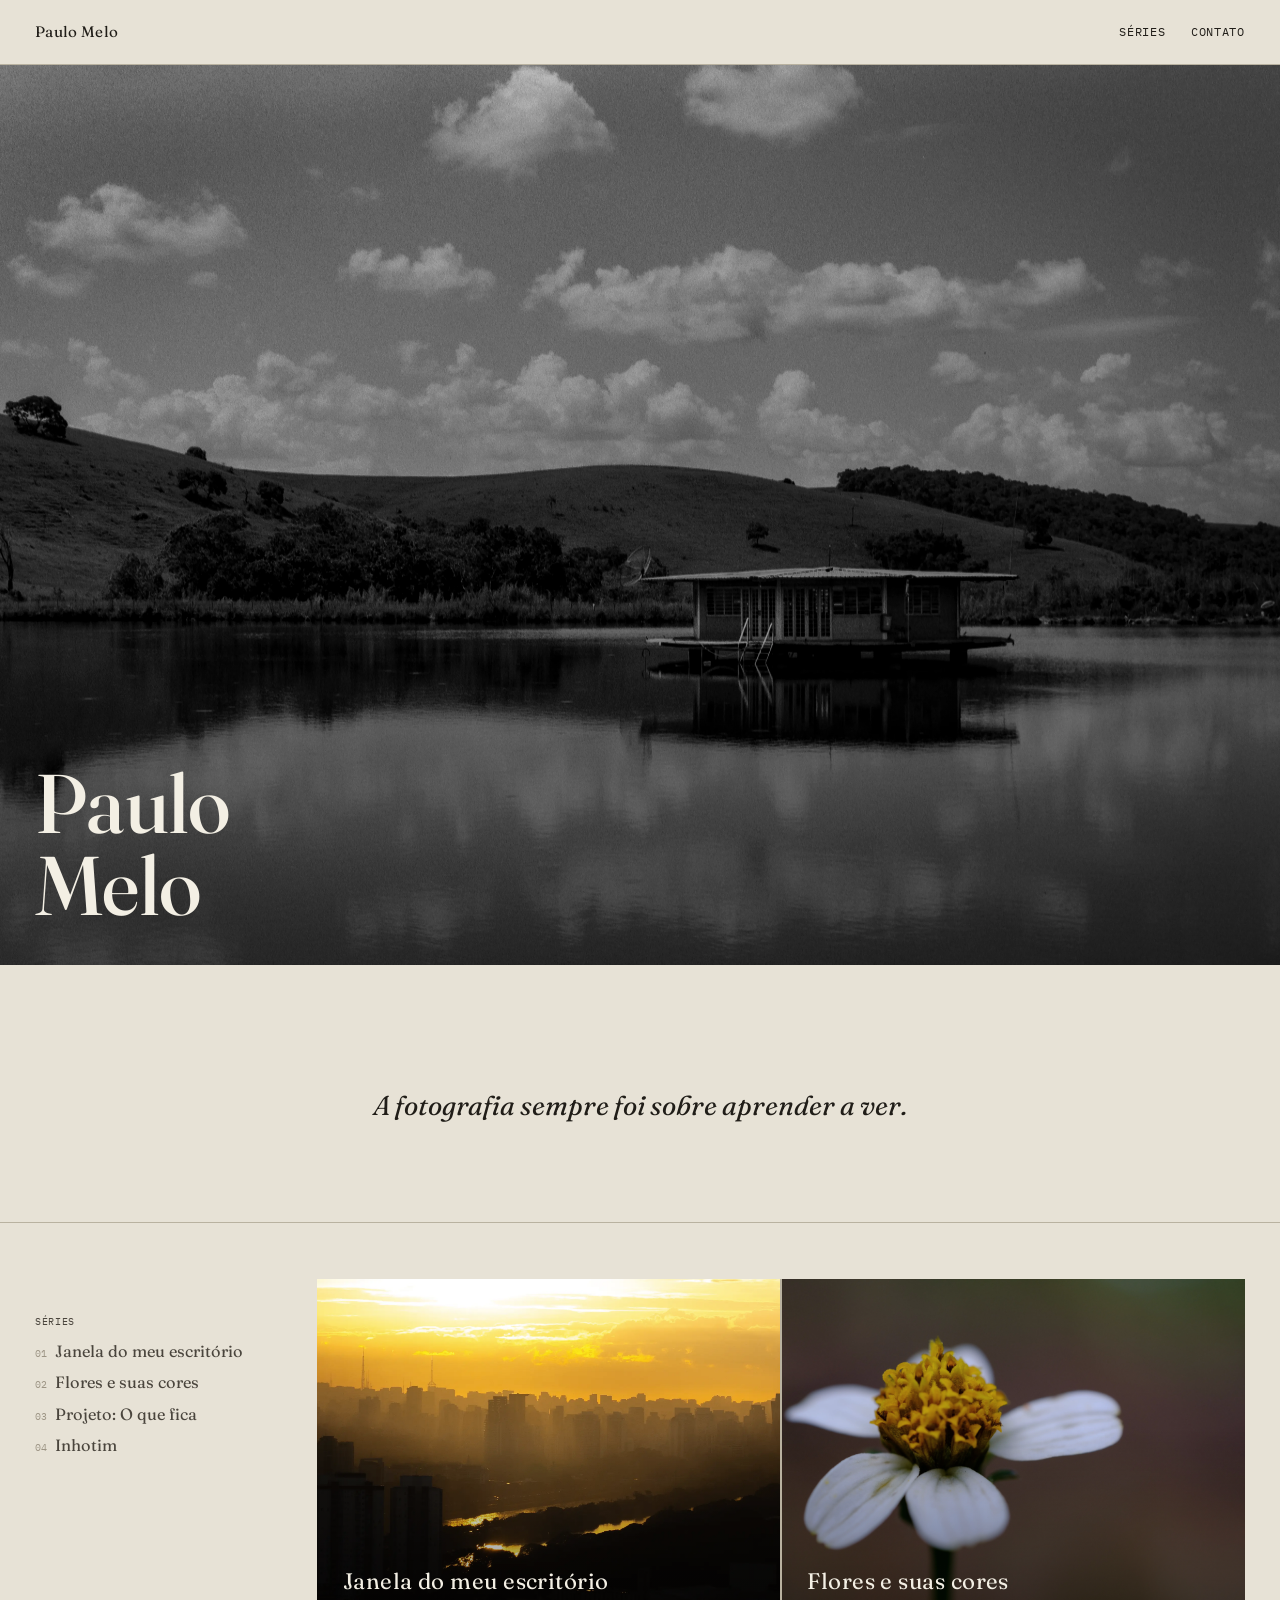
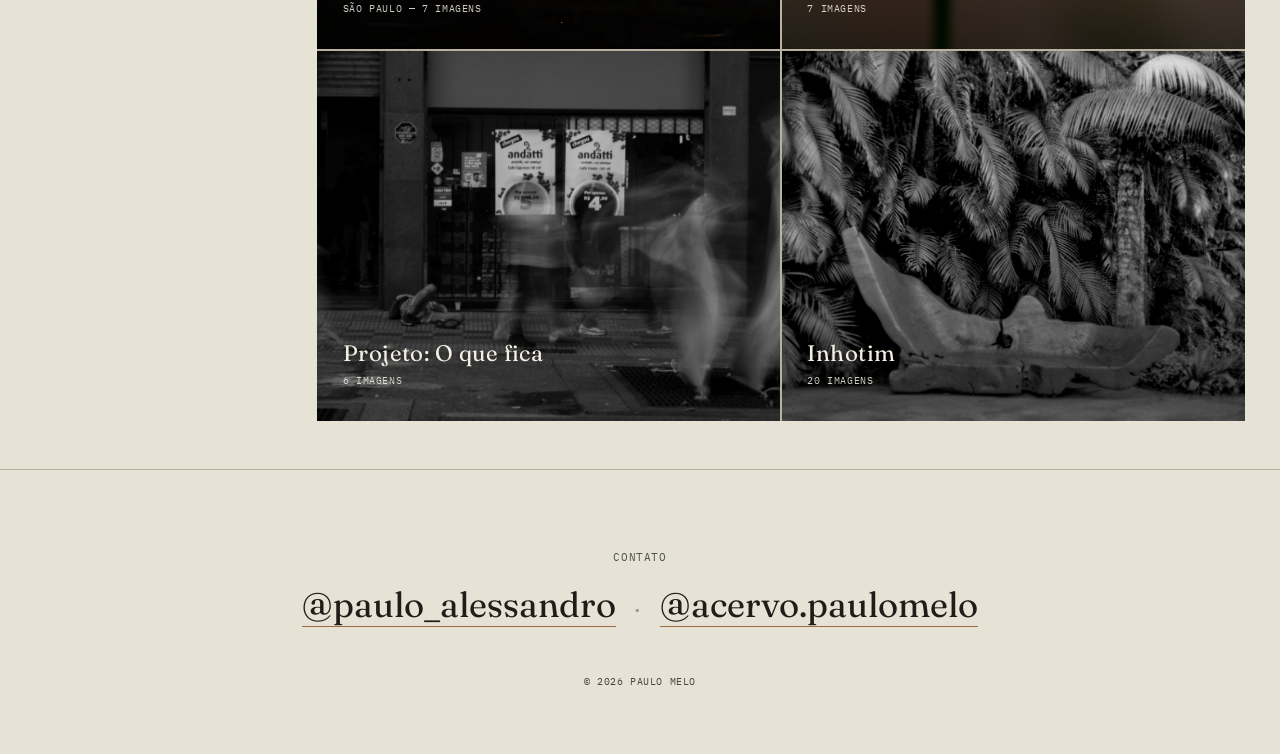
==== commit 97c6fda3: "atualizacao atualizacao" ====
--- a/index.html
+++ b/index.html
@@ -58,6 +58,7 @@
         <li><a href="serie-janela-do-meu-escritorio.html"><span class="n">01</span> Janela do meu escritório</a></li>
         <li><a href="serie-flores-e-suas-cores.html"><span class="n">02</span> Flores e suas cores</a></li>
         <li><a href="serie-o-que-fica.html"><span class="n">03</span> Projeto: O que fica</a></li>
+        <li><a href="serie-inhotim.html"><span class="n">04</span> Inhotim</a></li>
       </ul>
     </aside>
     <div class="series-index-grid">
--- a/styles.css
+++ b/styles.css
@@ -29,14 +29,16 @@
 a{ color: inherit; }
 
 /* ---- Nav (topo, igual em todas as páginas) ---- */
-/* esconde ao rolar pra baixo, reaparece ao rolar pra cima — ver initAutoHideNav() em script.js */
+/* header sólido (sem foto atrás) pra manter o menu sempre legível;
+   esconde ao rolar pra baixo, reaparece ao rolar pra cima — ver initAutoHideNav() em script.js */
 nav{
-  position: fixed;
+  position: sticky;
   top:0; left:0; right:0;
   z-index: 50;
   font-size: 0.72rem;
-  mix-blend-mode: difference;
-  color: #fff;
+  background: var(--paper);
+  color: var(--ink);
+  border-bottom: 1px solid var(--line);
   transition: transform 0.35s ease;
 }
 nav.nav-hidden{
@@ -50,9 +52,10 @@
   align-items:center;
   padding: 1.4rem 2.2rem;
 }
-nav .brand{ font-family:"Fraunces", serif; font-size:0.95rem; letter-spacing:0.02em; text-decoration:none; }
+nav .brand{ font-family:"Fraunces", serif; font-size:0.95rem; letter-spacing:0.02em; text-decoration:none; color: var(--ink); }
 nav ul{ display:flex; gap:1.6rem; list-style:none; margin:0; padding:0; }
-nav a{ text-decoration:none; }
+nav a{ text-decoration:none; color: var(--ink); }
+nav a:hover{ color: var(--clay); }
 
 /* ---- Hero (computador): uma foto estática, definida em content/hero-desktop.json (ver loadHero() em data.js) ---- */
 .hero-desktop{
@@ -90,8 +93,8 @@
 .hero-single{
   display:none;
   position:relative;
-  height:100vh;
-  min-height:600px;
+  height:82vh;
+  min-height:480px;
   overflow:hidden;
   background: var(--paper-alt);
 }
@@ -194,9 +197,10 @@
 .series-card .label .meta{ font-size:0.64rem; margin-top:0.4rem; opacity:0.85; }
 
 /* ---- Cabeçalho de série (largura cheia, acima da quebra) ---- */
+/* padding-top menor que antes: o nav agora ocupa espaço real no topo da página (não é mais sobreposto) */
 .series-header{
   max-width: 1400px; margin:0 auto;
-  padding: 7.5rem 2.2rem 2rem;
+  padding: 3.5rem 2.2rem 2rem;
 }
 .series-header .kicker{ font-size:0.68rem; color: var(--moss); display:block; margin-bottom:1rem; }
 .series-header h1{ font-family:"Fraunces", serif; font-weight:500; font-size: clamp(2rem,5vw,3.2rem); margin:0 0 0.8rem; }
@@ -413,6 +417,13 @@
   .lightbox-arrow.next{ right:0.5rem; }
   .series-pager{ flex-direction:column; gap:0.8rem; }
   nav ul{ gap: 1rem; }
+  /* quando o parágrafo de contato quebra linha, empilha cada @ centralizado em vez de deixar o separador "·" sobrando numa ponta */
+  footer .contact-line{
+    flex-direction: column;
+    align-items: center;
+    gap: 0.6rem;
+  }
+  footer .contact-line .sep{ display:none; }
 }
 
 @media (max-width: 440px){
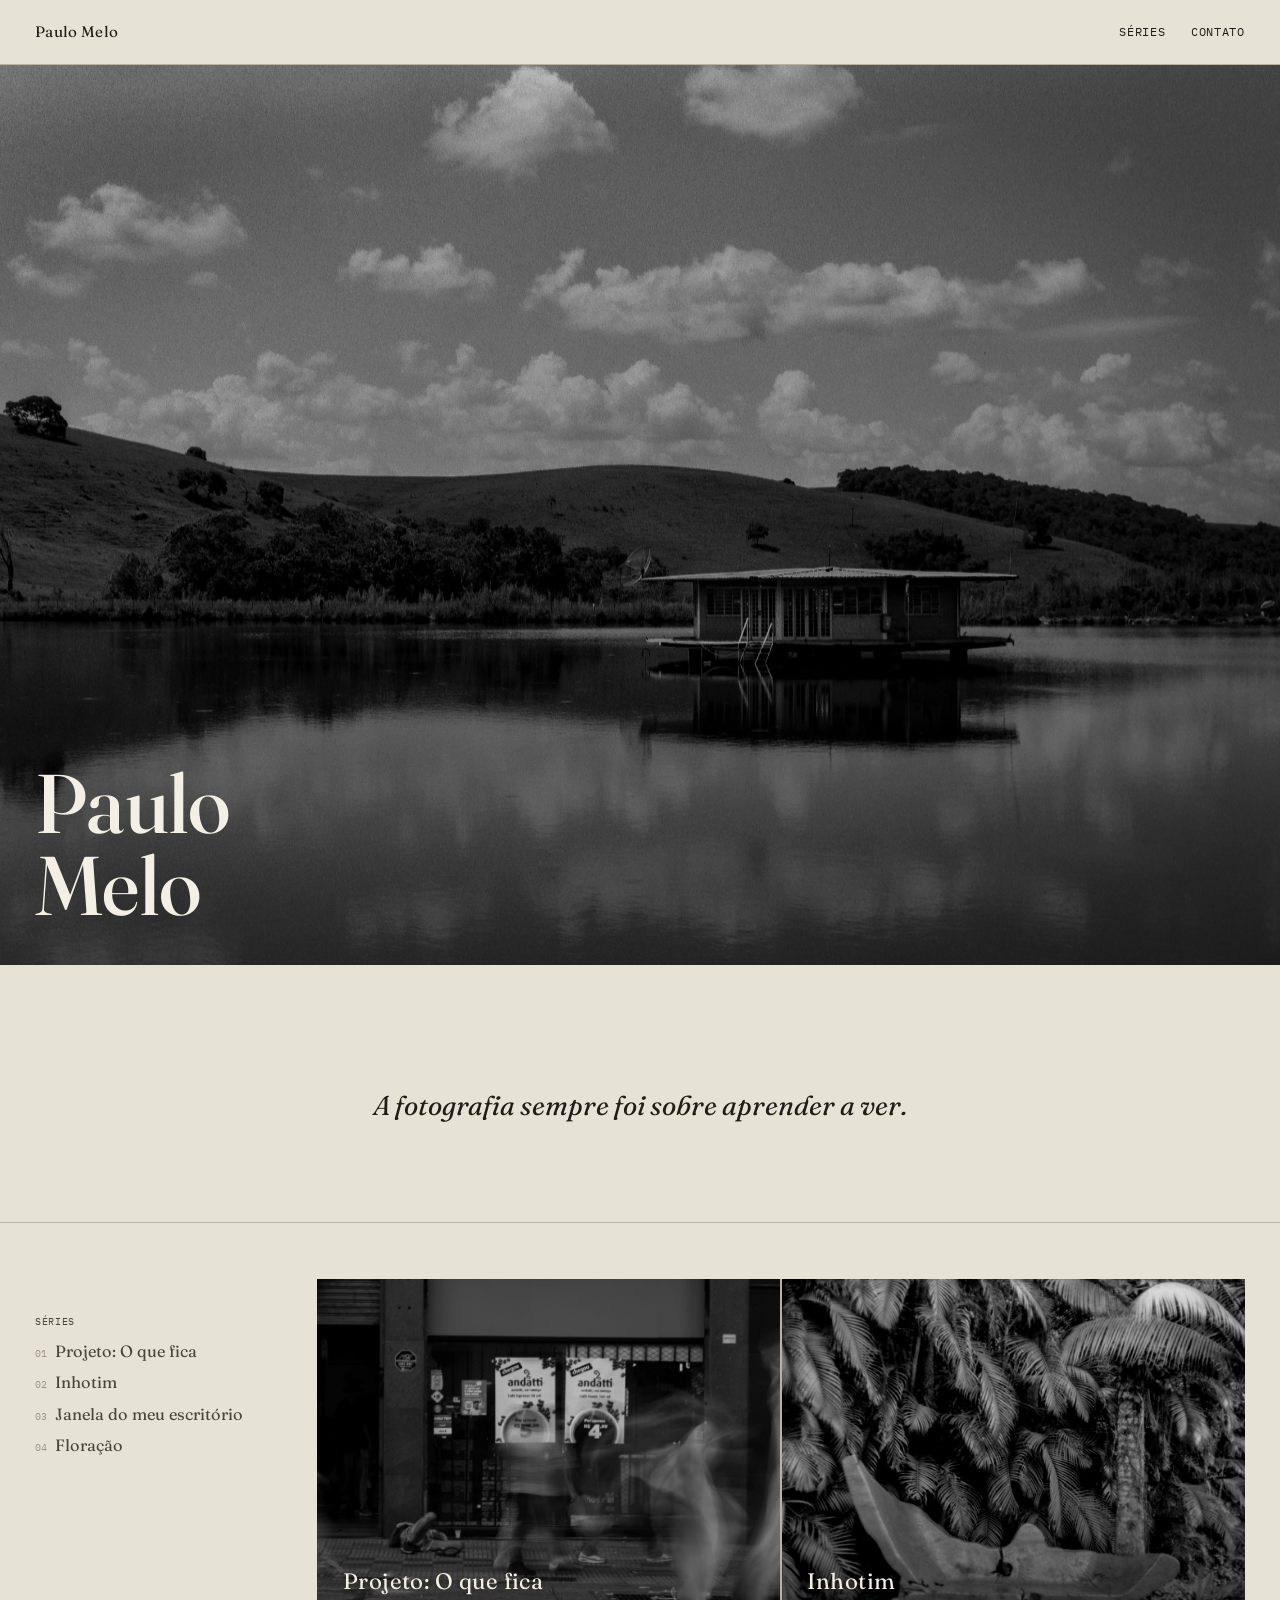
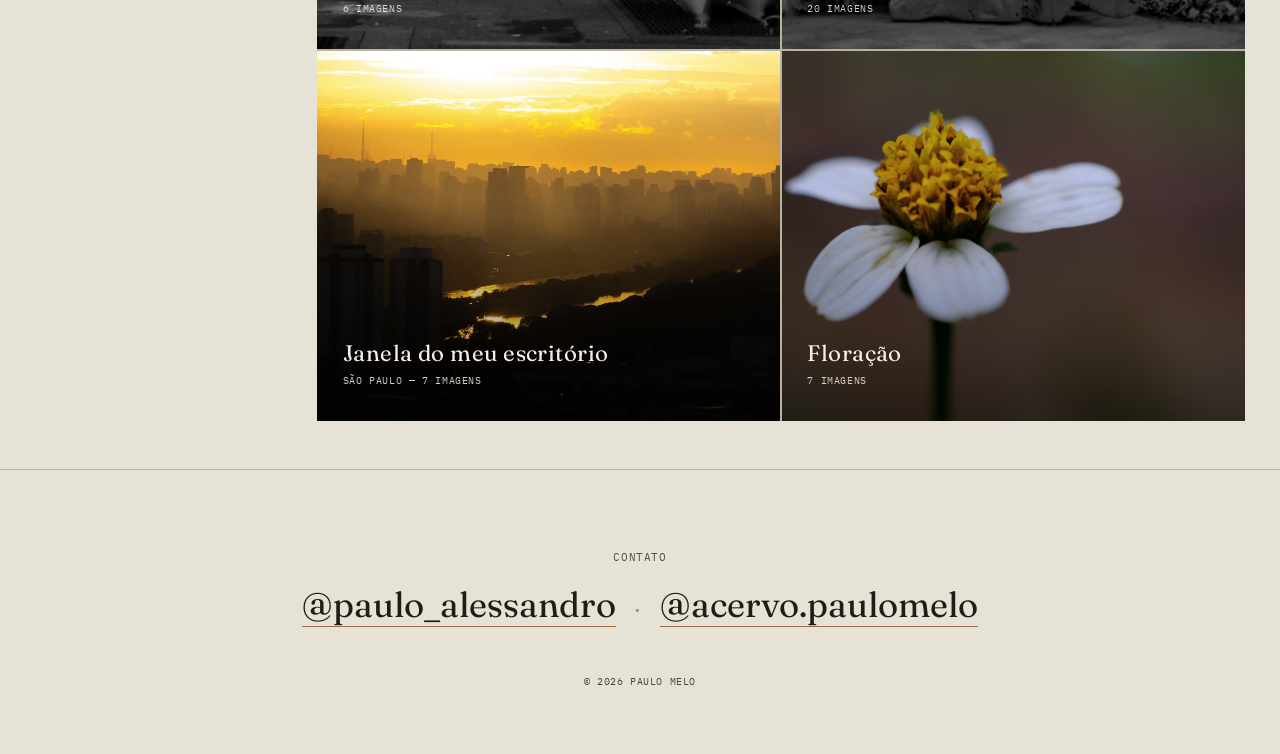
==== commit 3fe62712: "descrição inhotim" ====
--- a/index.html
+++ b/index.html
@@ -55,10 +55,10 @@
     <aside class="series-menu series-menu--home">
       <span class="group-label mono">Séries</span>
       <ul>
-        <li><a href="serie-janela-do-meu-escritorio.html"><span class="n">01</span> Janela do meu escritório</a></li>
-        <li><a href="serie-flores-e-suas-cores.html"><span class="n">02</span> Flores e suas cores</a></li>
-        <li><a href="serie-o-que-fica.html"><span class="n">03</span> Projeto: O que fica</a></li>
-        <li><a href="serie-inhotim.html"><span class="n">04</span> Inhotim</a></li>
+        <li><a href="serie-o-que-fica.html"><span class="n">01</span> Projeto: O que fica</a></li>
+        <li><a href="serie-inhotim.html"><span class="n">02</span> Inhotim</a></li>
+        <li><a href="serie-janela-do-meu-escritorio.html"><span class="n">03</span> Janela do meu escritório</a></li>
+        <li><a href="serie-floracao.html"><span class="n">04</span> Floração</a></li>
       </ul>
     </aside>
     <div class="series-index-grid">
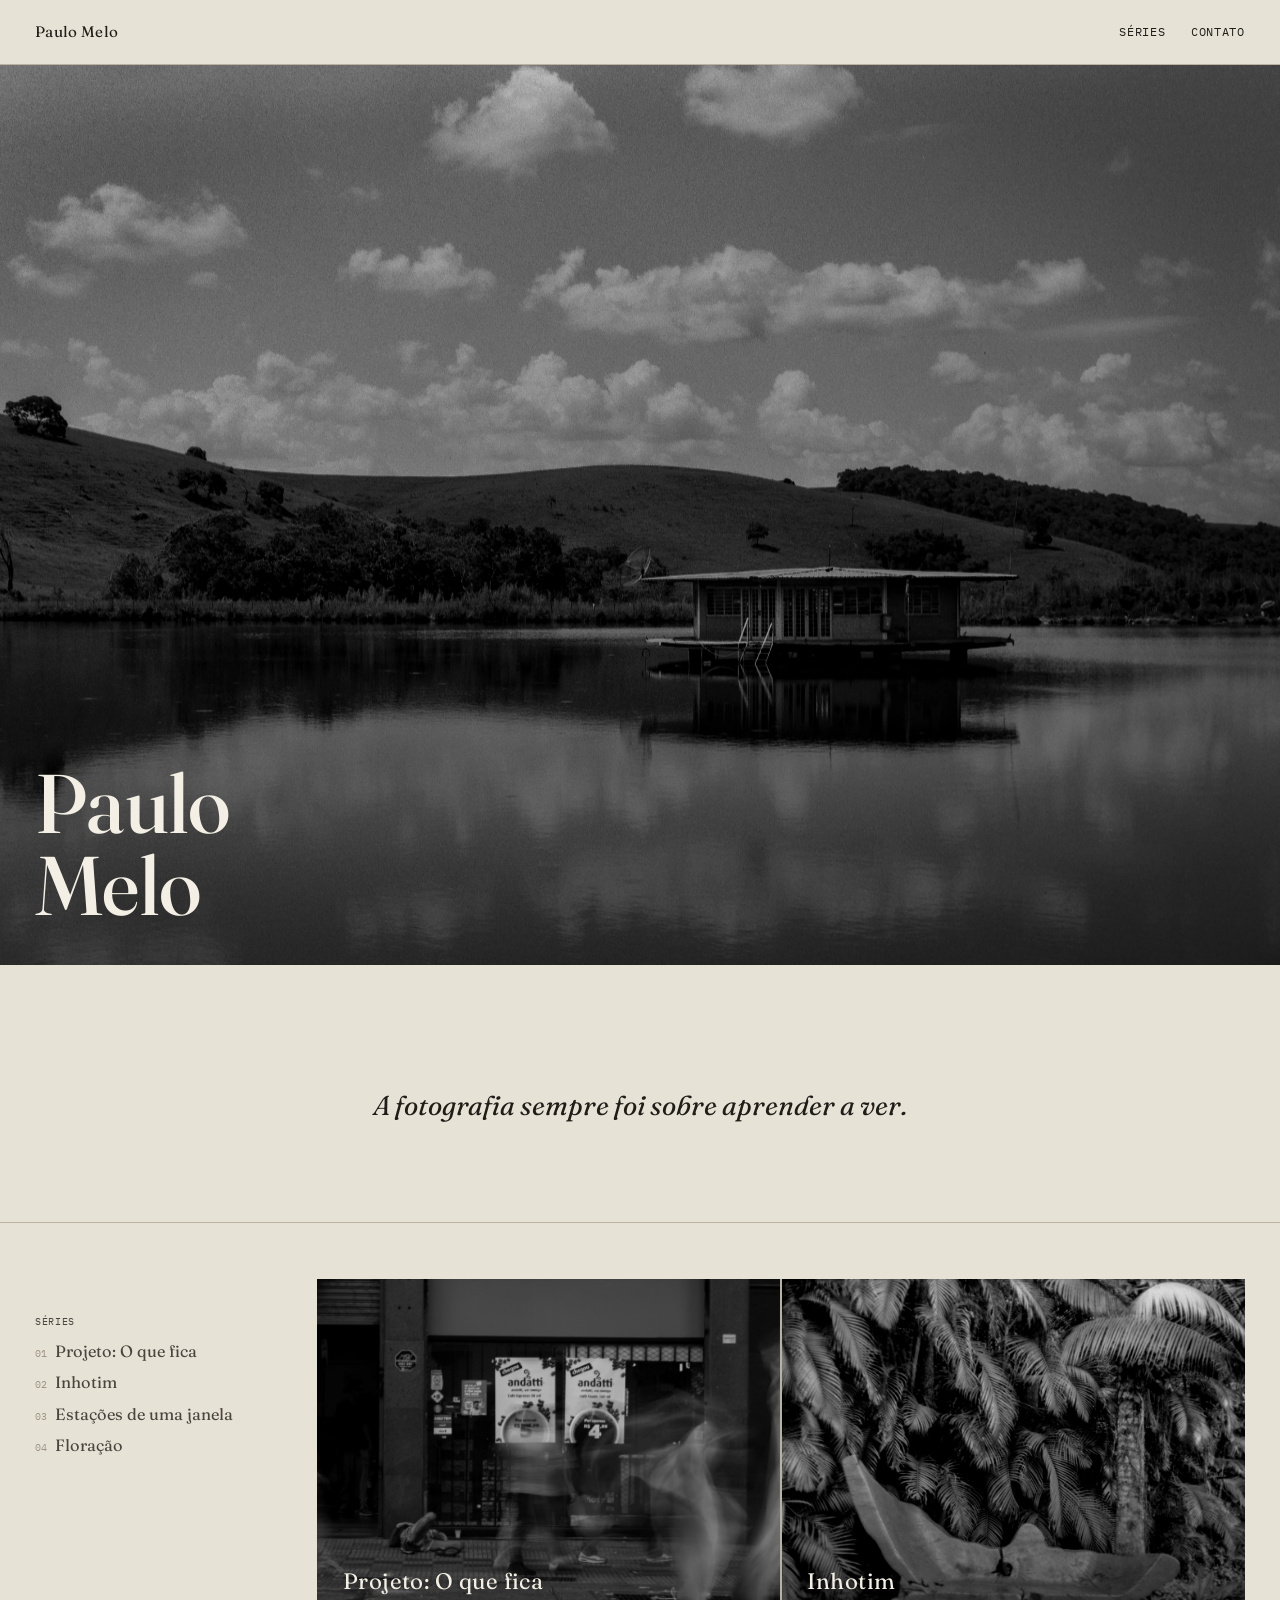
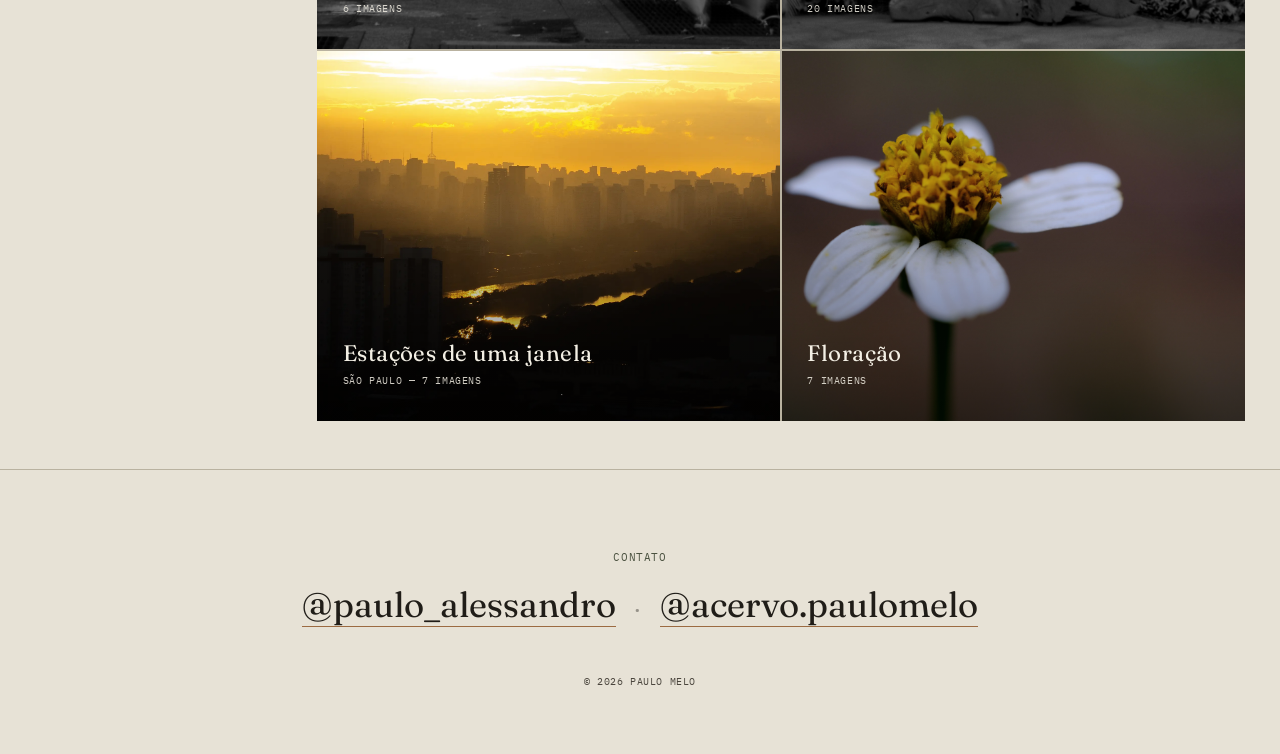
==== commit 10c23a90: "mudança de nome janela do escritório" ====
--- a/index.html
+++ b/index.html
@@ -57,7 +57,7 @@
       <ul>
         <li><a href="serie-o-que-fica.html"><span class="n">01</span> Projeto: O que fica</a></li>
         <li><a href="serie-inhotim.html"><span class="n">02</span> Inhotim</a></li>
-        <li><a href="serie-janela-do-meu-escritorio.html"><span class="n">03</span> Janela do meu escritório</a></li>
+        <li><a href="serie-estacoes-de-uma-janela.html"><span class="n">03</span> Estações de uma janela</a></li>
         <li><a href="serie-floracao.html"><span class="n">04</span> Floração</a></li>
       </ul>
     </aside>
